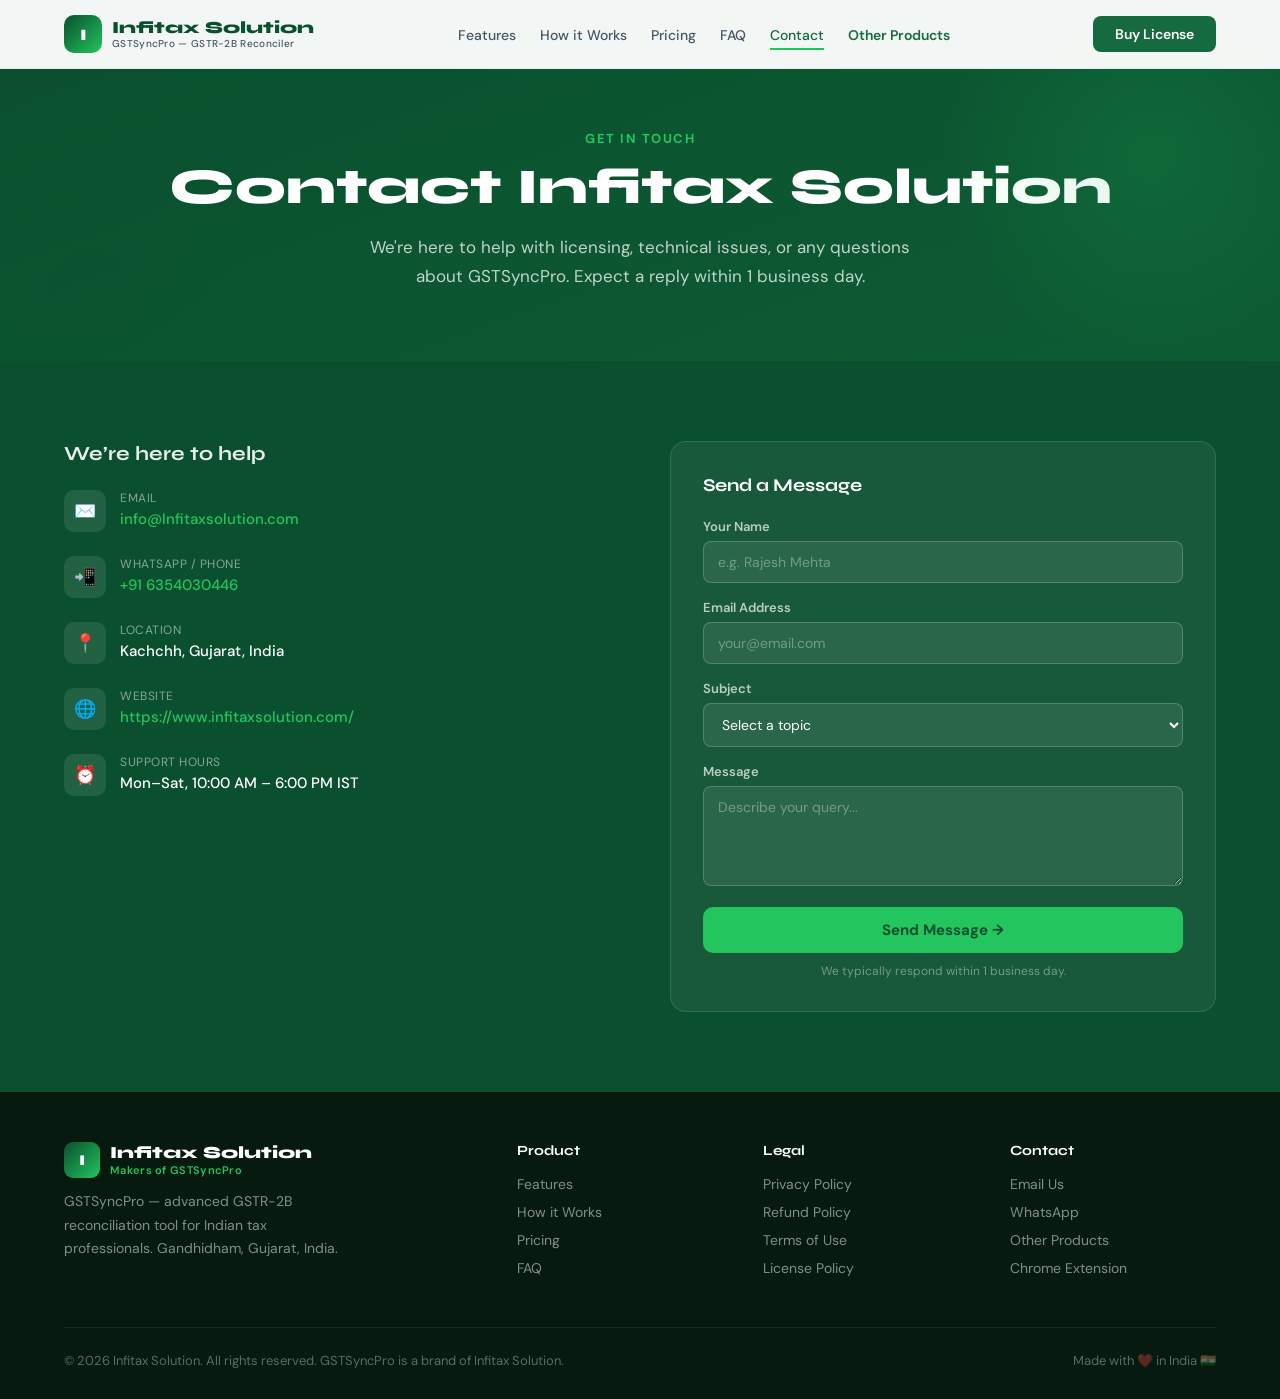
==== contact/index.html @ b8eab587 "Update location from Gandhidham to Kachchh" ====
<!DOCTYPE html>
<html lang="en">
<head>
<meta charset="UTF-8">
<meta name="viewport" content="width=device-width, initial-scale=1.0">
<title>Contact — GSTSyncPro | Infitax Solution</title>
<meta name="description" content="Contact Infitax Solution for GSTSyncPro support, licensing queries, or technical help. Email, WhatsApp, or use our contact form.">
<link rel="preconnect" href="https://fonts.googleapis.com"><link href="https://fonts.googleapis.com/css2?family=Syne:wght@400;600;700;800&family=DM+Sans:wght@300;400;500;600&display=swap" rel="stylesheet">
<link rel="stylesheet" href="../assets/style.css">
</head>
<body>
<nav>
  <div class="nav-inner">
    <a href="../" class="nav-logo">
      <div class="logo-icon">I</div>
      <div class="logo-text">
        <span class="logo-brand">Infitax Solution</span>
        <span class="logo-sub">GSTSyncPro — GSTR-2B Reconciler</span>
      </div>
    </a>
    <ul class="nav-links">
      <li><a href="../features/" data-nav="features">Features</a></li>
      <li><a href="../how-it-works/" data-nav="how-it-works">How it Works</a></li>
      <li><a href="../pricing/" data-nav="pricing">Pricing</a></li>
      <li><a href="../faq/" data-nav="faq">FAQ</a></li>
      <li><a href="../contact/" data-nav="contact">Contact</a></li>
      <li><a href="../products/" data-nav="products" class="nav-products">Other Products</a></li>
      
    </ul>
    <a href="../pricing/" class="nav-cta">Buy License</a>
    <div class="hamburger" onclick="toggleMenu()"><span></span><span></span><span></span></div>
  </div>
</nav>
<div class="mobile-menu" id="mobileMenu">
  <a href="../features/" onclick="toggleMenu()">Features</a>
  <a href="../how-it-works/" onclick="toggleMenu()">How it Works</a>
  <a href="../pricing/" onclick="toggleMenu()">Pricing</a>
  <a href="../faq/" onclick="toggleMenu()">FAQ</a>
  <a href="../contact/" onclick="toggleMenu()">Contact</a>
  <a href="../products/" onclick="toggleMenu()">Other Products</a>
  <a href="../pricing/" onclick="toggleMenu()" style="color:var(--green-mid);font-weight:700;margin-top:8px">&#128273; Buy License</a>
</div>
<div class="page-header">
  <div class="section-inner">
    <div class="section-label">Get in Touch</div>
    <h1>Contact Infitax Solution</h1>
    <p>We're here to help with licensing, technical issues, or any questions about GSTSyncPro. Expect a reply within 1 business day.</p>
  </div>
</div>
<section class="contact-dark">
  <div class="section-inner">
    <div class="contact-grid">
      <div class="contact-info">
        <h3>We&#8217;re here to help</h3>
        <div class="contact-item">
          <div class="c-icon">&#9993;&#65039;</div>
          <div><div class="c-label">Email</div><div class="c-val"><a href="mailto:info@Infitaxsolution.com">info@Infitaxsolution.com</a></div></div>
        </div>
        <div class="contact-item">
          <div class="c-icon">&#128242;</div>
          <div><div class="c-label">WhatsApp / Phone</div><div class="c-val"><a href="https://wa.me/916354030446" target="_blank">+91 6354030446</a></div></div>
        </div>
        <div class="contact-item">
          <div class="c-icon">&#128205;</div>
          <div><div class="c-label">Location</div><div class="c-val">Kachchh, Gujarat, India</div></div>
        </div>
        <div class="contact-item">
          <div class="c-icon">&#127760;</div>
          <div><div class="c-label">Website</div><div class="c-val"><a href="https://www.infitaxsolution.com/" target="_blank">https://www.infitaxsolution.com/</a></div></div>
        </div>
        <div class="contact-item">
          <div class="c-icon">&#9200;</div>
          <div><div class="c-label">Support Hours</div><div class="c-val">Mon&#8211;Sat, 10:00 AM &#8211; 6:00 PM IST</div></div>
        </div>
      </div>
      <div class="contact-form-box">
        <h3>Send a Message</h3>
        <div class="form-group"><label>Your Name</label><input type="text" placeholder="e.g. Rajesh Mehta" id="cf-name"></div>
        <div class="form-group"><label>Email Address</label><input type="email" placeholder="your@email.com" id="cf-email"></div>
        <div class="form-group"><label>Subject</label>
          <select id="cf-subject">
            <option value="">Select a topic</option>
            <option>License Activation Issue</option>
            <option>Purchase / Payment Query</option>
            <option>Refund Request</option>
            <option>Technical Support</option>
            <option>General Inquiry</option>
          </select>
        </div>
        <div class="form-group"><label>Message</label><textarea placeholder="Describe your query..." id="cf-msg"></textarea></div>
        <button class="submit-btn" onclick="submitForm()">Send Message &#8594;</button>
        <p class="form-note">We typically respond within 1 business day.</p>
      </div>
    </div>
  </div>
</section>
<footer>
  <div class="footer-inner">
    <div class="footer-top">
      <div class="footer-brand">
        <div style="display:flex;align-items:center;gap:10px;margin-bottom:4px">
          <div style="width:36px;height:36px;background:linear-gradient(135deg,#0a4f2e,#22c55e);border-radius:9px;display:flex;align-items:center;justify-content:center;color:#fff;font-family:Syne,sans-serif;font-weight:800;font-size:15px">I</div>
          <div>
            <div style="color:#fff;font-family:Syne,sans-serif;font-weight:800;font-size:17px">Infitax Solution</div>
            <div style="color:#22c55e;font-size:11px;font-weight:600;letter-spacing:.3px">Makers of GSTSyncPro</div>
          </div>
        </div>
        <p>GSTSyncPro — advanced GSTR-2B reconciliation tool for Indian tax professionals. Gandhidham, Gujarat, India.</p>
      </div>
      <div class="footer-col">
        <h4>Product</h4>
        <a href="../features/">Features</a>
        <a href="../how-it-works/">How it Works</a>
        <a href="../pricing/">Pricing</a>
        <a href="../faq/">FAQ</a>
      </div>
      <div class="footer-col">
        <h4>Legal</h4>
        <a href="../policies/privacy/">Privacy Policy</a>
        <a href="../policies/refund/">Refund Policy</a>
        <a href="../policies/terms/">Terms of Use</a>
        <a href="../policies/license/">License Policy</a>
      </div>
      <div class="footer-col">
        <h4>Contact</h4>
        <a href="mailto:info@Infitaxsolution.com">Email Us</a>
        <a href="https://wa.me/916354030446" target="_blank">WhatsApp</a>
        <a href="../products/">Other Products</a>
        <a href="https://www.infitaxsolution.com/" target="_blank">Chrome Extension</a>
      </div>
    </div>
    <div class="footer-bottom">
      <p>&#169; 2026 Infitax Solution. All rights reserved. GSTSyncPro is a brand of Infitax Solution.</p>
      <p>Made with &#10084;&#65039; in India &#127470;&#127475;</p>
    </div>
  </div>
</footer>

<div class="toast" id="toast"></div>
<script src="../assets/script.js"></script>
</body>
</html>
---- assets/style.css ----
/* ── ROOT VARIABLES ── */
:root {
  --green-deep: #0a4f2e;
  --green-mid: #166a40;
  --green-bright: #22c55e;
  --green-light: #bbf7d0;
  --green-pale: #f0fdf4;
  --gold: #f59e0b;
  --white: #ffffff;
  --gray-50: #f8fafc;
  --gray-100: #f1f5f9;
  --gray-200: #e2e8f0;
  --gray-600: #475569;
  --gray-700: #374151;
  --gray-800: #1e293b;
  --text: #0f1f12;
  --shadow: 0 4px 32px rgba(22,106,64,0.10);
  --radius: 16px;
}
*,*::before,*::after{box-sizing:border-box;margin:0;padding:0}
html{scroll-behavior:smooth}
body{font-family:'DM Sans',sans-serif;color:var(--text);background:#fff;overflow-x:hidden}
a{text-decoration:none;color:inherit}
img{max-width:100%}

/* ── NAV ── */
nav{position:fixed;top:0;left:0;width:100%;z-index:999;background:rgba(255,255,255,0.95);backdrop-filter:blur(12px);border-bottom:1px solid var(--gray-200);padding:0 5%}
.nav-inner{max-width:1200px;margin:0 auto;display:flex;align-items:center;justify-content:space-between;height:68px}
.nav-logo{display:flex;align-items:center;gap:10px}
.nav-logo .logo-icon{width:38px;height:38px;background:linear-gradient(135deg,var(--green-deep),var(--green-bright));border-radius:10px;display:flex;align-items:center;justify-content:center;color:#fff;font-family:'Syne',sans-serif;font-weight:800;font-size:16px;flex-shrink:0}
.nav-logo .logo-text{display:flex;flex-direction:column;line-height:1.1}
.nav-logo .logo-brand{font-family:'Syne',sans-serif;font-weight:800;font-size:17px;color:var(--green-deep)}
.nav-logo .logo-sub{font-size:10px;font-weight:500;color:var(--gray-600);letter-spacing:.3px}
.nav-links{display:flex;align-items:center;gap:24px;list-style:none}
.nav-links a{font-size:14px;font-weight:500;color:var(--gray-600);transition:.2s;padding:4px 0;border-bottom:2px solid transparent}
.nav-links a:hover,.nav-links a.active{color:var(--green-mid);border-bottom-color:var(--green-bright)}
.nav-links a.nav-products{color:var(--green-mid);font-weight:600}
.nav-cta{background:var(--green-mid);color:#fff !important;padding:9px 22px;border-radius:8px;font-size:14px;font-weight:600;transition:.2s;border-bottom:none !important}
.nav-cta:hover{background:var(--green-deep);color:#fff !important}
.hamburger{display:none;flex-direction:column;gap:5px;cursor:pointer;padding:4px}
.hamburger span{display:block;width:24px;height:2px;background:var(--green-deep);border-radius:2px;transition:.3s}
.mobile-menu{display:none;position:fixed;top:68px;left:0;width:100%;background:#fff;border-bottom:1px solid var(--gray-200);padding:20px 5%;z-index:998}
.mobile-menu.open{display:block}
.mobile-menu a{display:block;padding:12px 0;font-size:15px;font-weight:500;color:var(--gray-600);border-bottom:1px solid var(--gray-100)}

/* ── PAGE HEADER (inner pages) ── */
.page-header{background:linear-gradient(160deg,var(--green-deep) 0%,#0d5c34 100%);padding:130px 5% 70px;text-align:center;position:relative;overflow:hidden}
.page-header::before{content:'';position:absolute;top:-60px;right:-80px;width:420px;height:420px;background:radial-gradient(circle,rgba(34,197,94,0.15) 0%,transparent 70%);border-radius:50%;pointer-events:none}
.page-header::after{content:'';position:absolute;bottom:-80px;left:-60px;width:300px;height:300px;background:radial-gradient(circle,rgba(10,79,46,0.2) 0%,transparent 70%);border-radius:50%;pointer-events:none}
.page-header .section-label{color:var(--green-bright)}
.page-header h1{font-family:'Syne',sans-serif;font-size:clamp(30px,4vw,50px);font-weight:800;color:#fff;margin-bottom:16px;line-height:1.2}
.page-header p{font-size:17px;color:rgba(255,255,255,.75);max-width:560px;margin:0 auto;line-height:1.7}

/* ── HERO ── */
.hero{min-height:100vh;background:linear-gradient(160deg,var(--green-pale) 0%,#e8f5e9 40%,#fff 100%);display:flex;align-items:center;padding:100px 5% 60px;position:relative;overflow:hidden}
.hero::before{content:'';position:absolute;top:-80px;right:-120px;width:600px;height:600px;background:radial-gradient(circle,rgba(34,197,94,0.12) 0%,transparent 70%);border-radius:50%;pointer-events:none}
.hero::after{content:'';position:absolute;bottom:-100px;left:-80px;width:400px;height:400px;background:radial-gradient(circle,rgba(10,79,46,0.07) 0%,transparent 70%);border-radius:50%;pointer-events:none}
.hero-inner{max-width:1200px;margin:0 auto;display:grid;grid-template-columns:1fr 1fr;gap:60px;align-items:center}
.hero-badge{display:inline-flex;align-items:center;gap:8px;background:var(--green-light);color:var(--green-deep);padding:6px 14px;border-radius:50px;font-size:13px;font-weight:600;margin-bottom:20px;border:1px solid rgba(34,197,94,0.3)}
.hero-badge::before{content:'●';color:var(--green-bright);font-size:10px;animation:pulse 2s infinite}
@keyframes pulse{0%,100%{opacity:1}50%{opacity:0.3}}
h1.hero-h1{font-family:'Syne',sans-serif;font-size:clamp(36px,5vw,58px);font-weight:800;line-height:1.1;color:var(--green-deep);margin-bottom:20px}
h1.hero-h1 span{color:var(--green-bright)}
.hero-sub{font-size:18px;color:var(--gray-600);line-height:1.7;margin-bottom:36px;max-width:480px}
.hero-actions{display:flex;gap:14px;flex-wrap:wrap;margin-bottom:40px}
.btn-primary{background:linear-gradient(135deg,var(--green-mid),var(--green-deep));color:#fff;padding:14px 28px;border-radius:10px;font-size:15px;font-weight:600;transition:.25s;box-shadow:0 4px 20px rgba(22,106,64,0.3);display:inline-block}
.btn-primary:hover{transform:translateY(-2px);box-shadow:0 8px 28px rgba(22,106,64,0.4);color:#fff}
.btn-secondary{background:#fff;color:var(--green-mid);padding:14px 28px;border-radius:10px;font-size:15px;font-weight:600;border:2px solid var(--green-mid);transition:.25s;display:inline-block}
.btn-secondary:hover{background:var(--green-pale);transform:translateY(-2px)}
.hero-stats{display:flex;gap:30px;flex-wrap:wrap}
.stat-num{font-family:'Syne',sans-serif;font-size:28px;font-weight:800;color:var(--green-deep)}
.stat-label{font-size:13px;color:var(--gray-600);margin-top:2px}
.hero-visual{position:relative}
.hero-card{background:#fff;border-radius:20px;padding:28px;box-shadow:0 20px 60px rgba(22,106,64,0.15);border:1px solid var(--gray-200);position:relative;overflow:hidden}
.hero-card::before{content:'';position:absolute;top:0;left:0;right:0;height:4px;background:linear-gradient(90deg,var(--green-bright),var(--green-deep))}
.card-header{display:flex;align-items:center;gap:12px;margin-bottom:20px}
.card-dots{display:flex;gap:6px}
.card-dots span{width:10px;height:10px;border-radius:50%;background:var(--gray-200)}
.card-dots span:first-child{background:#ff5f57}
.card-dots span:nth-child(2){background:#ffbd2e}
.card-dots span:last-child{background:#28c840}
.card-title{font-size:13px;color:var(--gray-600);font-weight:500}
.match-row{display:flex;align-items:center;justify-content:space-between;padding:10px 12px;border-radius:8px;margin-bottom:8px;font-size:13px;font-weight:500}
.match-row.matched{background:#f0fdf4;border:1px solid #bbf7d0;color:var(--green-mid)}
.match-row.pending{background:#fffbeb;border:1px solid #fde68a;color:#92400e}
.match-row.mismatch{background:#fef2f2;border:1px solid #fecaca;color:#991b1b}
.match-badge{font-size:11px;padding:3px 10px;border-radius:50px;font-weight:600}
.match-badge.m{background:#dcfce7;color:#166534}
.match-badge.p{background:#fef9c3;color:#713f12}
.match-badge.x{background:#fee2e2;color:#7f1d1d}
.itc-box{margin-top:16px;background:var(--green-deep);border-radius:10px;padding:14px 16px;color:#fff}
.itc-label{font-size:11px;opacity:.7;text-transform:uppercase;letter-spacing:.5px}
.itc-amount{font-family:'Syne',sans-serif;font-size:22px;font-weight:800;margin-top:2px}
.floating-tag{position:absolute;background:#fff;border-radius:10px;padding:10px 14px;box-shadow:0 8px 24px rgba(0,0,0,.12);font-size:12px;font-weight:600;display:flex;align-items:center;gap:7px;white-space:nowrap}
.floating-tag.t1{top:-16px;right:20px;color:var(--green-mid);animation:float1 3s ease-in-out infinite}
.floating-tag.t2{bottom:-16px;left:10px;color:#f59e0b;animation:float2 3s ease-in-out infinite 1.5s}
@keyframes float1{0%,100%{transform:translateY(0)}50%{transform:translateY(-8px)}}
@keyframes float2{0%,100%{transform:translateY(0)}50%{transform:translateY(8px)}}

/* ── SECTION BASE ── */
section{padding:80px 5%}
.section-inner{max-width:1200px;margin:0 auto}
.section-label{font-size:13px;font-weight:700;color:var(--green-bright);text-transform:uppercase;letter-spacing:1.5px;margin-bottom:10px}
.section-title{font-family:'Syne',sans-serif;font-size:clamp(28px,4vw,42px);font-weight:800;color:var(--green-deep);margin-bottom:16px;line-height:1.2}
.section-sub{font-size:17px;color:var(--gray-600);max-width:560px;line-height:1.7}
.page-inner{max-width:1200px;margin:0 auto;padding:70px 5%}

/* ── HOW IT WORKS ── */
.how-bg{background:var(--gray-50)}
.steps{display:grid;grid-template-columns:repeat(auto-fit,minmax(220px,1fr));gap:28px;margin-top:50px}
.step-card{background:#fff;border-radius:16px;padding:28px;border:1px solid var(--gray-200);position:relative;transition:.3s}
.step-card:hover{transform:translateY(-4px);box-shadow:var(--shadow)}
.step-num{width:44px;height:44px;background:linear-gradient(135deg,var(--green-mid),var(--green-bright));border-radius:12px;display:flex;align-items:center;justify-content:center;color:#fff;font-family:'Syne',sans-serif;font-weight:800;font-size:18px;margin-bottom:18px}
.step-card h3{font-family:'Syne',sans-serif;font-size:16px;font-weight:700;color:var(--green-deep);margin-bottom:10px}
.step-card p{font-size:14px;color:var(--gray-600);line-height:1.6}

/* ── FEATURES ── */
.features-grid{display:grid;grid-template-columns:repeat(auto-fit,minmax(280px,1fr));gap:24px;margin-top:50px}
.feat{background:#fff;border:1px solid var(--gray-200);border-radius:16px;padding:26px;transition:.3s;position:relative;overflow:hidden}
.feat::before{content:'';position:absolute;top:0;left:0;width:3px;height:100%;background:linear-gradient(180deg,var(--green-bright),var(--green-deep));opacity:0;transition:.3s}
.feat:hover::before{opacity:1}
.feat:hover{transform:translateY(-3px);box-shadow:var(--shadow)}
.feat-icon{font-size:28px;margin-bottom:14px}
.feat h3{font-family:'Syne',sans-serif;font-size:15px;font-weight:700;color:var(--green-deep);margin-bottom:8px}
.feat p{font-size:14px;color:var(--gray-600);line-height:1.6}

/* ── PRICING ── */
.pricing-bg{background:linear-gradient(160deg,var(--green-deep) 0%,#0d5c34 100%);color:#fff}
.pricing-bg .section-title{color:#fff}
.pricing-bg .section-sub{color:rgba(255,255,255,.7)}
.pricing-bg .section-label{color:var(--green-bright)}
.discount-banner{background:rgba(255,255,255,.1);border:1px solid rgba(255,255,255,.2);border-radius:12px;padding:12px 20px;display:inline-flex;align-items:center;gap:10px;margin-top:20px;margin-bottom:50px;font-size:14px;font-weight:500;color:rgba(255,255,255,.9)}
.discount-banner strong{color:var(--green-bright)}
.plans{display:grid;grid-template-columns:repeat(auto-fit,minmax(280px,1fr));gap:24px}
.plan{background:rgba(255,255,255,.07);border:1px solid rgba(255,255,255,.15);border-radius:20px;padding:32px;position:relative;transition:.3s;backdrop-filter:blur(10px)}
.plan:hover{transform:translateY(-4px);background:rgba(255,255,255,.12)}
.plan.popular{border-color:var(--green-bright);background:rgba(34,197,94,.1)}
.popular-badge{position:absolute;top:-14px;left:50%;transform:translateX(-50%);background:var(--green-bright);color:var(--green-deep);font-size:12px;font-weight:700;padding:5px 18px;border-radius:50px;white-space:nowrap}
.plan-icon{font-size:36px;margin-bottom:16px}
.plan-name{font-family:'Syne',sans-serif;font-size:22px;font-weight:800;margin-bottom:6px}
.plan-desc{font-size:14px;color:rgba(255,255,255,.65);margin-bottom:20px}
.price-original{font-size:15px;color:rgba(255,255,255,.4);text-decoration:line-through;display:block}
.price-current{font-family:'Syne',sans-serif;font-size:40px;font-weight:800;color:var(--green-bright)}
.price-current span{font-size:16px;font-weight:500;color:rgba(255,255,255,.6)}
.price-note{font-size:12px;color:rgba(255,255,255,.5);margin-bottom:24px}
.plan-features{list-style:none;margin-bottom:28px}
.plan-features li{font-size:14px;color:rgba(255,255,255,.8);padding:7px 0;border-bottom:1px solid rgba(255,255,255,.08);display:flex;align-items:center;gap:8px}
.plan-features li::before{content:'✓';color:var(--green-bright);font-weight:700;flex-shrink:0}
.plan-btn{display:block;text-align:center;background:var(--green-bright);color:var(--green-deep);padding:13px;border-radius:10px;font-weight:700;font-size:15px;transition:.25s;cursor:pointer;border:none;width:100%;font-family:'DM Sans',sans-serif}
.plan-btn:hover{background:#16a34a;color:#fff;transform:translateY(-1px)}
.plan.popular .plan-btn{background:#fff;color:var(--green-deep)}
.plan.popular .plan-btn:hover{background:var(--green-bright)}
.upi-note{margin-top:40px;text-align:center;font-size:13px;color:rgba(255,255,255,.55);background:rgba(255,255,255,.05);border-radius:10px;padding:14px;border:1px solid rgba(255,255,255,.1)}
.trial-box{background:var(--green-pale);border:2px dashed var(--green-light);border-radius:20px;padding:36px;text-align:center;margin-top:50px}
.trial-box h3{font-family:'Syne',sans-serif;font-size:22px;font-weight:800;color:var(--green-deep);margin-bottom:10px}
.trial-box p{color:var(--gray-600);font-size:15px;margin-bottom:20px}

/* ── FAQ ── */
.faq-list{margin-top:50px;display:grid;gap:14px}
.faq-item{background:#fff;border:1px solid var(--gray-200);border-radius:14px;overflow:hidden}
.faq-q{padding:18px 22px;cursor:pointer;display:flex;justify-content:space-between;align-items:center;font-weight:600;font-size:15px;color:var(--green-deep);transition:.2s;user-select:none}
.faq-q:hover{background:var(--green-pale)}
.faq-arrow{font-size:18px;transition:.3s;color:var(--green-bright)}
.faq-item.open .faq-arrow{transform:rotate(180deg)}
.faq-a{padding:0 22px;max-height:0;overflow:hidden;transition:.35s ease;font-size:14px;color:var(--gray-600);line-height:1.7}
.faq-item.open .faq-a{padding:0 22px 18px;max-height:400px}

/* ── POLICY PAGES ── */
.policy-layout{display:grid;grid-template-columns:220px 1fr;gap:44px;align-items:start}
.policy-sidebar{position:sticky;top:88px;background:#fff;border:1px solid var(--gray-200);border-radius:14px;padding:16px;overflow:hidden}
.policy-sidebar h4{font-family:'Syne',sans-serif;font-size:13px;font-weight:700;color:var(--gray-600);text-transform:uppercase;letter-spacing:1px;padding:8px 12px 14px;border-bottom:1px solid var(--gray-200);margin-bottom:8px}
.policy-nav-link{display:block;padding:10px 12px;border-radius:8px;font-size:14px;font-weight:500;color:var(--gray-600);transition:.2s;margin-bottom:2px}
.policy-nav-link:hover{background:var(--green-pale);color:var(--green-mid)}
.policy-nav-link.active{background:var(--green-pale);color:var(--green-mid);font-weight:700;border-left:3px solid var(--green-bright)}
.policy-content-box{background:#fff;border:1px solid var(--gray-200);border-radius:16px;padding:36px;line-height:1.8}
.policy-content-box h2{font-family:'Syne',sans-serif;font-size:24px;font-weight:800;color:var(--green-deep);margin-bottom:6px}
.policy-content-box .eff-date{font-size:13px;color:var(--gray-600);margin-bottom:28px;padding-bottom:20px;border-bottom:1px solid var(--gray-200)}
.policy-content-box h3{font-size:15px;font-weight:700;color:var(--green-deep);margin:26px 0 10px}
.policy-content-box p,.policy-content-box li{font-size:14px;color:#374151;line-height:1.85;margin-bottom:8px}
.policy-content-box ul{padding-left:20px;margin-bottom:8px}
.policy-content-box ul li{list-style:disc}
.policy-content-box a{color:var(--green-mid);text-decoration:underline}

/* ── CONTACT ── */
.contact-dark{background:var(--green-deep);color:#fff}
.contact-dark .section-title{color:#fff}
.contact-grid{display:grid;grid-template-columns:1fr 1fr;gap:60px;align-items:start}
.contact-info h3{font-family:'Syne',sans-serif;font-size:20px;font-weight:700;margin-bottom:24px;color:rgba(255,255,255,.9)}
.contact-item{display:flex;align-items:flex-start;gap:14px;margin-bottom:24px}
.c-icon{width:42px;height:42px;background:rgba(255,255,255,.1);border-radius:10px;display:flex;align-items:center;justify-content:center;font-size:18px;flex-shrink:0}
.c-label{font-size:12px;color:rgba(255,255,255,.5);text-transform:uppercase;letter-spacing:.5px}
.c-val{font-size:15px;color:#fff;margin-top:3px;font-weight:500}
.c-val a{color:var(--green-bright)}
.contact-form-box{background:rgba(255,255,255,.06);border:1px solid rgba(255,255,255,.12);border-radius:16px;padding:32px}
.contact-form-box h3{font-family:'Syne',sans-serif;font-size:18px;font-weight:700;margin-bottom:22px;color:#fff}
.form-group{margin-bottom:16px}
.form-group label{display:block;font-size:13px;font-weight:600;color:rgba(255,255,255,.7);margin-bottom:6px}
.form-group input,.form-group textarea,.form-group select{width:100%;background:rgba(255,255,255,.08);border:1px solid rgba(255,255,255,.2);border-radius:8px;padding:11px 14px;color:#fff;font-size:14px;font-family:'DM Sans',sans-serif;outline:none;transition:.2s}
.form-group input::placeholder,.form-group textarea::placeholder{color:rgba(255,255,255,.35)}
.form-group input:focus,.form-group textarea:focus,.form-group select:focus{border-color:var(--green-bright)}
.form-group select option{background:var(--green-deep);color:#fff}
.form-group textarea{resize:vertical;min-height:100px}
.submit-btn{background:var(--green-bright);color:var(--green-deep);border:none;padding:13px 28px;border-radius:10px;font-size:15px;font-weight:700;cursor:pointer;width:100%;transition:.25s;font-family:'DM Sans',sans-serif}
.submit-btn:hover{background:#16a34a;color:#fff}
.form-note{font-size:12px;color:rgba(255,255,255,.4);margin-top:10px;text-align:center}

/* ── PRODUCTS PAGE ── */
.products-grid{display:grid;grid-template-columns:repeat(auto-fit,minmax(300px,1fr));gap:28px;margin-top:50px}
.product-card{background:#fff;border-radius:20px;border:1px solid var(--gray-200);overflow:hidden;transition:.3s;position:relative}
.product-card:hover{transform:translateY(-4px);box-shadow:var(--shadow)}
.product-card-head{padding:28px 28px 20px;background:linear-gradient(135deg,var(--green-pale),#fff);border-bottom:1px solid var(--gray-200)}
.product-card-body{padding:22px 28px 28px}
.product-badge{display:inline-block;font-size:11px;font-weight:700;padding:4px 12px;border-radius:50px;margin-bottom:14px;text-transform:uppercase;letter-spacing:.8px}
.product-badge.active-badge{background:#dcfce7;color:#166534}
.product-badge.soon-badge{background:var(--gray-100);color:var(--gray-600)}
.product-badge.beta-badge{background:#fef9c3;color:#713f12}
.product-icon{font-size:40px;margin-bottom:10px}
.product-name{font-family:'Syne',sans-serif;font-size:20px;font-weight:800;color:var(--green-deep);margin-bottom:6px}
.product-tagline{font-size:13px;color:var(--gray-600);font-weight:500}
.product-desc{font-size:14px;color:var(--gray-600);line-height:1.65;margin-bottom:20px}
.product-tags{display:flex;gap:8px;flex-wrap:wrap;margin-bottom:20px}
.product-tag{background:var(--gray-100);color:var(--gray-600);font-size:12px;font-weight:500;padding:4px 12px;border-radius:50px}
.product-link{display:inline-flex;align-items:center;gap:6px;background:var(--green-mid);color:#fff;padding:10px 20px;border-radius:8px;font-size:14px;font-weight:600;transition:.2s}
.product-link:hover{background:var(--green-deep);color:#fff}
.product-link.disabled{background:var(--gray-200);color:var(--gray-600);cursor:default;pointer-events:none}
.product-card.coming-soon-card{opacity:.85}
.notify-form{display:flex;gap:10px;margin-top:16px}
.notify-form input{flex:1;padding:10px 14px;border:1px solid var(--gray-200);border-radius:8px;font-size:14px;font-family:'DM Sans',sans-serif;outline:none}
.notify-form input:focus{border-color:var(--green-bright)}
.notify-form button{background:var(--green-mid);color:#fff;border:none;padding:10px 18px;border-radius:8px;font-size:14px;font-weight:600;cursor:pointer;font-family:'DM Sans',sans-serif;transition:.2s;white-space:nowrap}
.notify-form button:hover{background:var(--green-deep)}

/* ── HOME CTA BAND ── */
.cta-band{background:linear-gradient(135deg,var(--green-deep),#0d5c34);padding:70px 5%;text-align:center;color:#fff}
.cta-band h2{font-family:'Syne',sans-serif;font-size:clamp(26px,4vw,40px);font-weight:800;margin-bottom:14px}
.cta-band p{font-size:17px;color:rgba(255,255,255,.75);margin-bottom:32px;max-width:520px;margin-left:auto;margin-right:auto;line-height:1.7}
.cta-band .btn-white{background:#fff;color:var(--green-deep);padding:14px 30px;border-radius:10px;font-weight:700;font-size:15px;transition:.25s;display:inline-block}
.cta-band .btn-white:hover{background:var(--green-light);transform:translateY(-2px)}

/* ── FOOTER ── */
footer{background:#071a0f;color:rgba(255,255,255,.6);padding:50px 5% 30px}
.footer-inner{max-width:1200px;margin:0 auto}
.footer-top{display:grid;grid-template-columns:2fr 1fr 1fr 1fr;gap:40px;margin-bottom:40px}
.footer-brand p{font-size:14px;line-height:1.7;color:rgba(255,255,255,.5);margin-top:12px;max-width:280px}
.footer-col h4{font-family:'Syne',sans-serif;font-size:14px;font-weight:700;color:#fff;margin-bottom:16px}
.footer-col a{display:block;font-size:14px;color:rgba(255,255,255,.5);margin-bottom:10px;transition:.2s}
.footer-col a:hover{color:var(--green-bright)}
.footer-bottom{border-top:1px solid rgba(255,255,255,.08);padding-top:24px;display:flex;justify-content:space-between;align-items:center;flex-wrap:wrap;gap:10px}
.footer-bottom p{font-size:13px;color:rgba(255,255,255,.35)}

/* ── MODAL ── */
.modal-overlay{display:none;position:fixed;inset:0;background:rgba(0,0,0,.6);z-index:9999;align-items:center;justify-content:center;backdrop-filter:blur(4px)}
.modal-overlay.open{display:flex}
.modal{background:#fff;border-radius:20px;padding:36px;max-width:440px;width:90%;position:relative;animation:modalIn .3s ease}
@keyframes modalIn{from{opacity:0;transform:scale(.94)}to{opacity:1;transform:scale(1)}}
.modal-close{position:absolute;top:16px;right:18px;background:none;border:none;font-size:22px;cursor:pointer;color:var(--gray-600);line-height:1}
.modal-close:hover{color:var(--green-deep)}
.modal h3{font-family:'Syne',sans-serif;font-size:22px;font-weight:800;color:var(--green-deep);margin-bottom:6px}
.modal .plan-tag{display:inline-block;background:var(--green-pale);color:var(--green-mid);border:1px solid var(--green-light);border-radius:6px;padding:4px 12px;font-size:12px;font-weight:700;margin-bottom:18px}
.modal-price-row{display:flex;align-items:center;gap:14px;margin-bottom:22px;background:var(--green-pale);border-radius:12px;padding:14px 18px}
.modal-price-row .orig{font-size:15px;text-decoration:line-through;color:var(--gray-600)}
.modal-price-row .curr{font-family:'Syne',sans-serif;font-size:28px;font-weight:800;color:var(--green-deep)}
.modal-price-row .badge{background:var(--green-bright);color:#fff;font-size:12px;font-weight:700;padding:4px 10px;border-radius:50px}
.pay-btn{display:block;width:100%;padding:14px;text-align:center;background:linear-gradient(135deg,var(--green-mid),var(--green-deep));color:#fff;border-radius:10px;font-weight:700;font-size:16px;margin-bottom:12px;border:none;cursor:pointer;font-family:'DM Sans',sans-serif;transition:.2s}
.pay-btn:hover{opacity:.92;transform:translateY(-1px)}
.modal-note{font-size:12px;color:var(--gray-600);text-align:center;line-height:1.6}
.modal-upi-note{background:#fffbeb;border:1px solid #fde68a;border-radius:8px;padding:10px 14px;font-size:12px;color:#92400e;margin-top:14px;text-align:center}
.modal-features{list-style:none;margin-bottom:20px}
.modal-features li{font-size:13px;color:var(--gray-600);padding:5px 0;display:flex;align-items:center;gap:8px;border-bottom:1px solid var(--gray-100)}
.modal-features li::before{content:'✓';color:var(--green-bright);font-weight:700}

/* ── TOAST ── */
.toast{position:fixed;bottom:30px;right:30px;background:var(--green-deep);color:#fff;padding:14px 22px;border-radius:10px;font-size:14px;font-weight:600;z-index:99999;transform:translateY(80px);opacity:0;transition:.4s;box-shadow:0 8px 24px rgba(0,0,0,.2)}
.toast.show{transform:translateY(0);opacity:1}

/* ── RESPONSIVE ── */
@media(max-width:1050px){
  .policy-layout{grid-template-columns:1fr}
  .policy-sidebar{position:static}
}
@media(max-width:900px){
  .hero-inner{grid-template-columns:1fr}
  .hero-visual{display:none}
  .contact-grid{grid-template-columns:1fr}
  .footer-top{grid-template-columns:1fr 1fr}
  .nav-links,.nav-cta{display:none}
  .hamburger{display:flex}
}
@media(max-width:600px){
  .footer-top{grid-template-columns:1fr}
  .hero-stats{gap:20px}
  section{padding:60px 5%}
  .page-inner{padding:50px 5%}
  .notify-form{flex-direction:column}
}
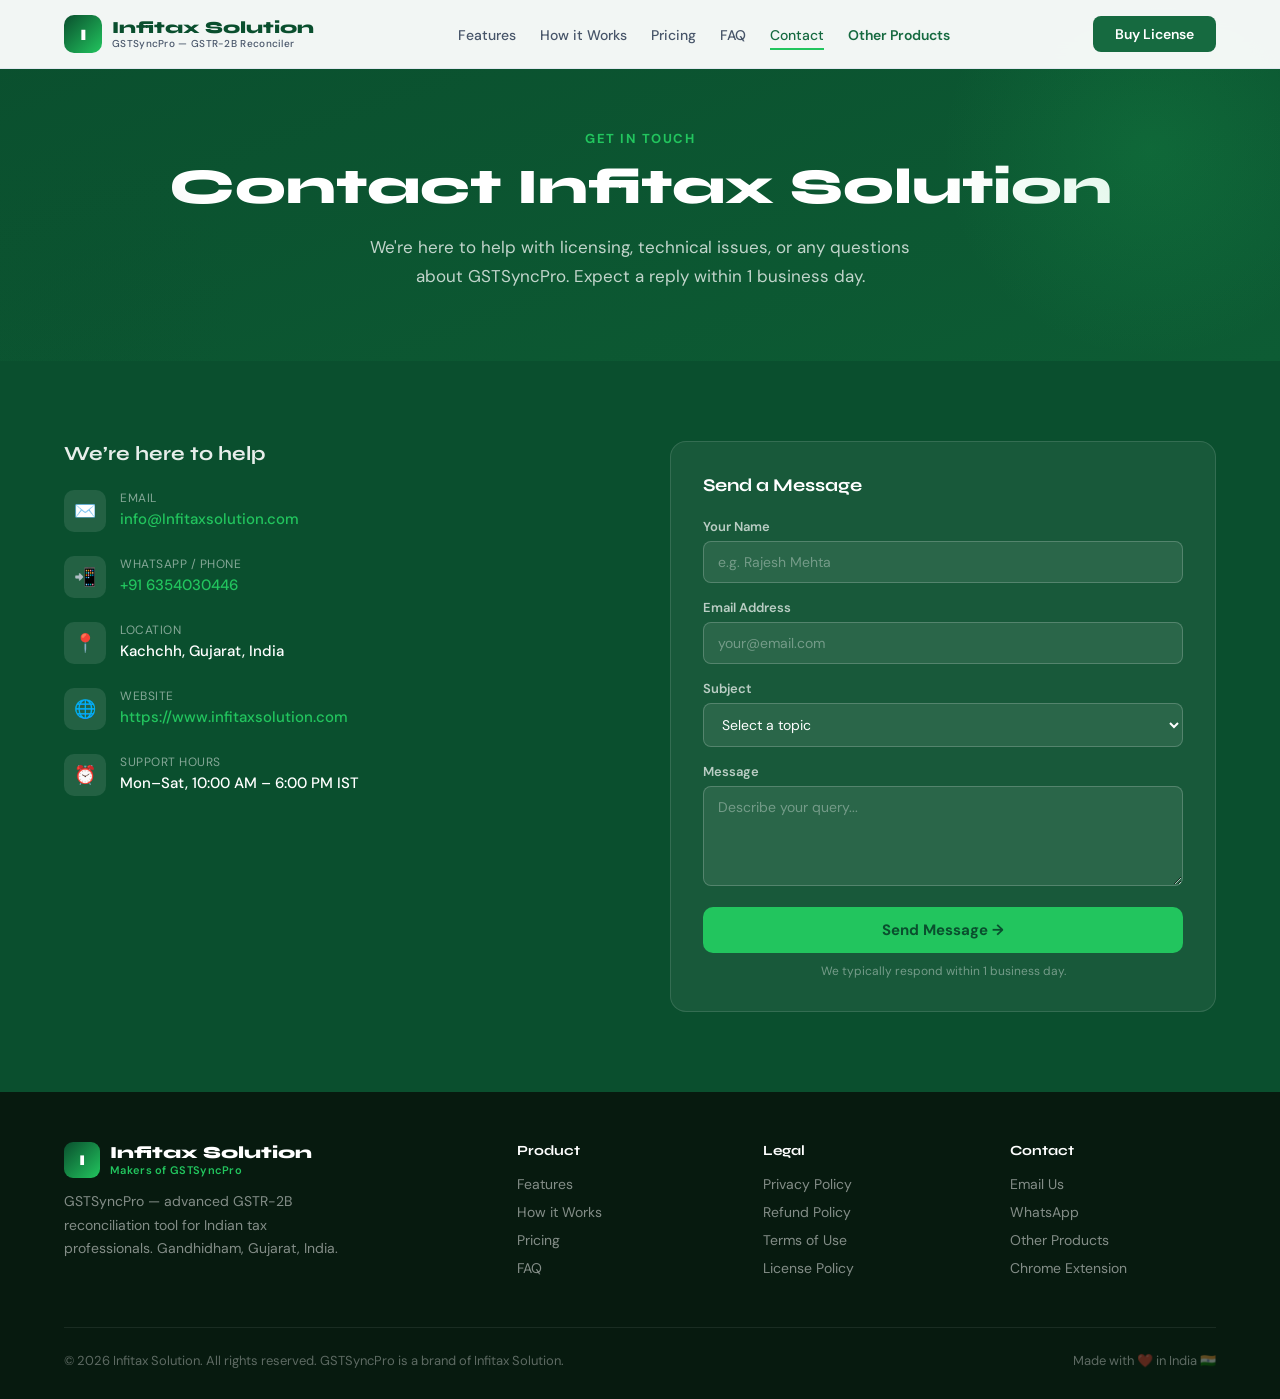
==== commit 53c7d745: "Fix website link formatting in contact page" ====
--- a/contact/index.html
+++ b/contact/index.html
@@ -66,7 +66,7 @@
         </div>
         <div class="contact-item">
           <div class="c-icon">&#127760;</div>
-          <div><div class="c-label">Website</div><div class="c-val"><a href="https://www.infitaxsolution.com/" target="_blank">https://www.infitaxsolution.com/</a></div></div>
+          <div><div class="c-label">Website</div><div class="c-val"><a href="https://www.infitaxsolution.com/" target="_blank">https://www.infitaxsolution.com</a></div></div>
         </div>
         <div class="contact-item">
           <div class="c-icon">&#9200;</div>
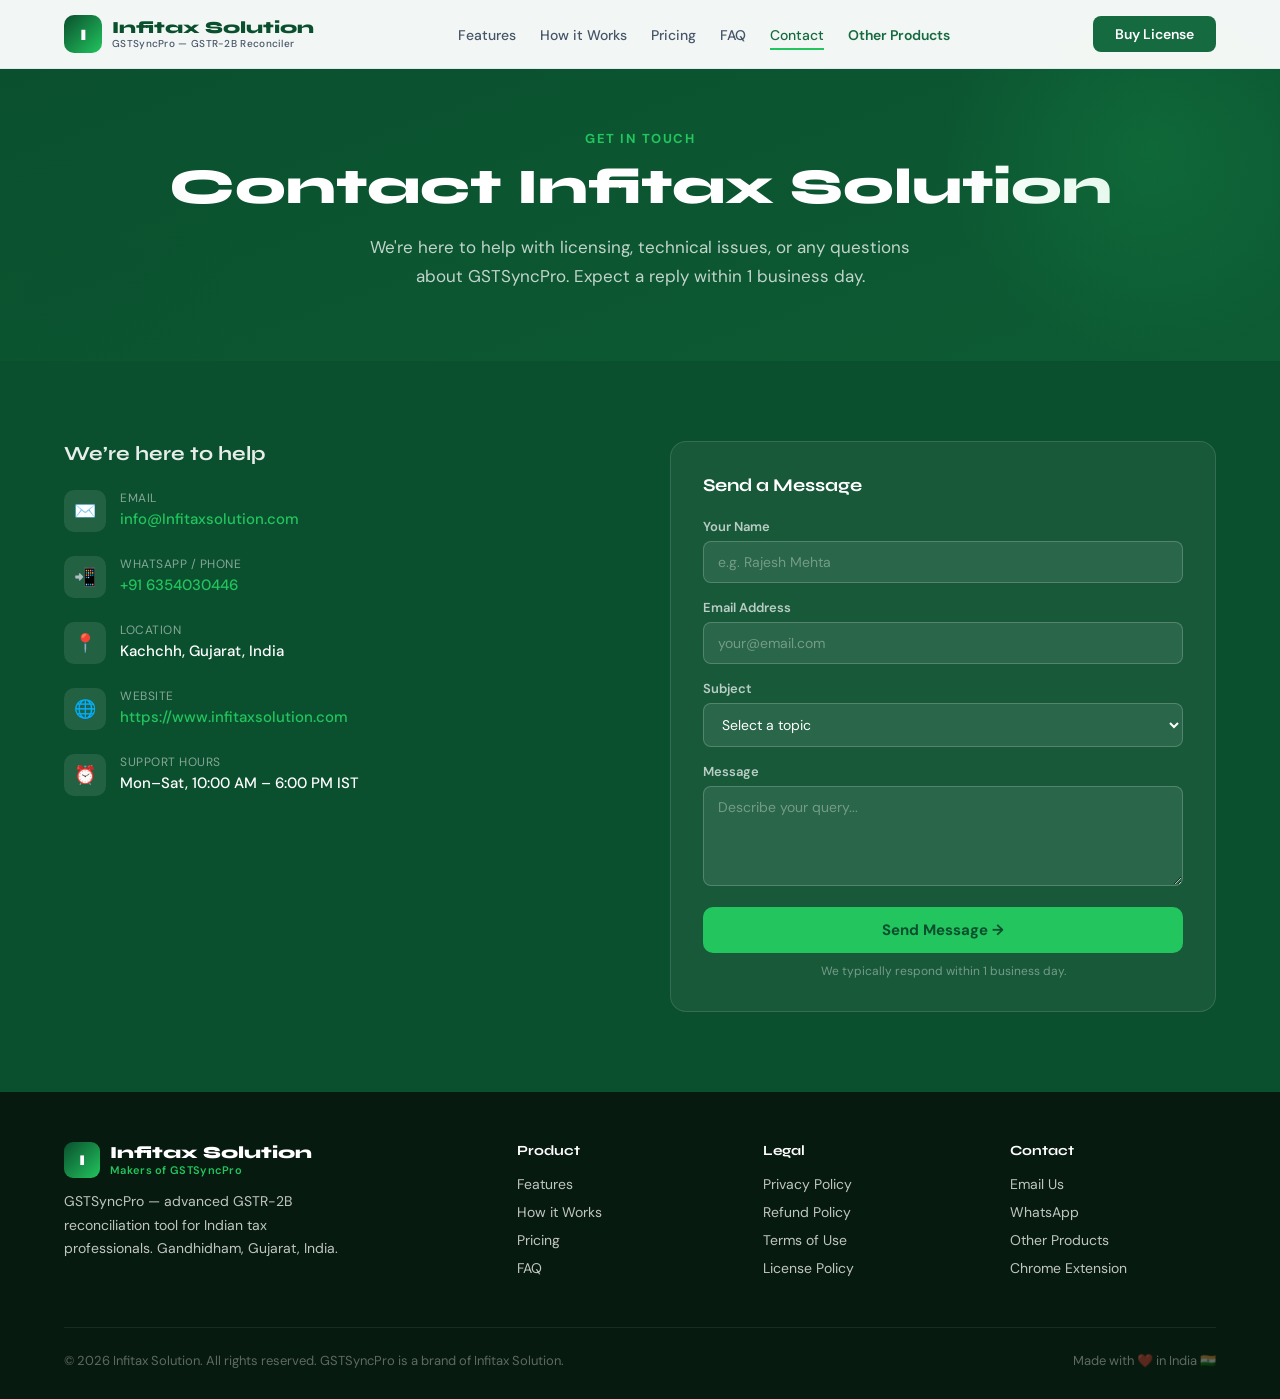
==== commit 2d82e9d0: "Update Chrome Extension link in contact page" ====
--- a/contact/index.html
+++ b/contact/index.html
@@ -66,7 +66,7 @@
         </div>
         <div class="contact-item">
           <div class="c-icon">&#127760;</div>
-          <div><div class="c-label">Website</div><div class="c-val"><a href="https://www.infitaxsolution.com/" target="_blank">https://www.infitaxsolution.com</a></div></div>
+          <div><div class="c-label">Website</div><div class="c-val"><a href="https://www.infitaxsolution.com" target="_blank">https://www.infitaxsolution.com</a></div></div>
         </div>
         <div class="contact-item">
           <div class="c-icon">&#9200;</div>
@@ -126,7 +126,7 @@
         <a href="mailto:info@Infitaxsolution.com">Email Us</a>
         <a href="https://wa.me/916354030446" target="_blank">WhatsApp</a>
         <a href="../products/">Other Products</a>
-        <a href="https://www.infitaxsolution.com/" target="_blank">Chrome Extension</a>
+        <a href="https://chromewebstore.google.com/detail/gstsync-pro/aaclnkpbjahikebmjbdmiamlgdohfobl?hl=en-US&utm_source=ext_sidebar&pli=1" target="_blank">Chrome Extension</a>
       </div>
     </div>
     <div class="footer-bottom">
--- a/assets/style.css
+++ b/assets/style.css
@@ -60,7 +60,7 @@
 .hero-badge::before{content:'●';color:var(--green-bright);font-size:10px;animation:pulse 2s infinite}
 @keyframes pulse{0%,100%{opacity:1}50%{opacity:0.3}}
 h1.hero-h1{font-family:'Syne',sans-serif;font-size:clamp(36px,5vw,58px);font-weight:800;line-height:1.1;color:var(--green-deep);margin-bottom:20px}
-h1.hero-h1 span{color:var(--green-bright)}
+h1.hero-h1 span{color:var(--green-mid)}
 .hero-sub{font-size:18px;color:var(--gray-600);line-height:1.7;margin-bottom:36px;max-width:480px}
 .hero-actions{display:flex;gap:14px;flex-wrap:wrap;margin-bottom:40px}
 .btn-primary{background:linear-gradient(135deg,var(--green-mid),var(--green-deep));color:#fff;padding:14px 28px;border-radius:10px;font-size:15px;font-weight:600;transition:.25s;box-shadow:0 4px 20px rgba(22,106,64,0.3);display:inline-block}
@@ -100,7 +100,7 @@
 /* ── SECTION BASE ── */
 section{padding:80px 5%}
 .section-inner{max-width:1200px;margin:0 auto}
-.section-label{font-size:13px;font-weight:700;color:var(--green-bright);text-transform:uppercase;letter-spacing:1.5px;margin-bottom:10px}
+.section-label{font-size:13px;font-weight:700;color:var(--green-mid);text-transform:uppercase;letter-spacing:1.5px;margin-bottom:10px}
 .section-title{font-family:'Syne',sans-serif;font-size:clamp(28px,4vw,42px);font-weight:800;color:var(--green-deep);margin-bottom:16px;line-height:1.2}
 .section-sub{font-size:17px;color:var(--gray-600);max-width:560px;line-height:1.7}
 .page-inner{max-width:1200px;margin:0 auto;padding:70px 5%}
@@ -110,7 +110,7 @@
 .steps{display:grid;grid-template-columns:repeat(auto-fit,minmax(220px,1fr));gap:28px;margin-top:50px}
 .step-card{background:#fff;border-radius:16px;padding:28px;border:1px solid var(--gray-200);position:relative;transition:.3s}
 .step-card:hover{transform:translateY(-4px);box-shadow:var(--shadow)}
-.step-num{width:44px;height:44px;background:linear-gradient(135deg,var(--green-mid),var(--green-bright));border-radius:12px;display:flex;align-items:center;justify-content:center;color:#fff;font-family:'Syne',sans-serif;font-weight:800;font-size:18px;margin-bottom:18px}
+.step-num{width:44px;height:44px;background:linear-gradient(135deg,var(--green-deep),var(--green-mid));border-radius:12px;display:flex;align-items:center;justify-content:center;color:#fff;font-family:'Syne',sans-serif;font-weight:800;font-size:18px;margin-bottom:18px}
 .step-card h3{font-family:'Syne',sans-serif;font-size:16px;font-weight:700;color:var(--green-deep);margin-bottom:10px}
 .step-card p{font-size:14px;color:var(--gray-600);line-height:1.6}
 
@@ -127,10 +127,10 @@
 /* ── PRICING ── */
 .pricing-bg{background:linear-gradient(160deg,var(--green-deep) 0%,#0d5c34 100%);color:#fff}
 .pricing-bg .section-title{color:#fff}
-.pricing-bg .section-sub{color:rgba(255,255,255,.7)}
-.pricing-bg .section-label{color:var(--green-bright)}
-.discount-banner{background:rgba(255,255,255,.1);border:1px solid rgba(255,255,255,.2);border-radius:12px;padding:12px 20px;display:inline-flex;align-items:center;gap:10px;margin-top:20px;margin-bottom:50px;font-size:14px;font-weight:500;color:rgba(255,255,255,.9)}
-.discount-banner strong{color:var(--green-bright)}
+.pricing-bg .section-sub{color:rgba(255,255,255,.9)}
+.pricing-bg .section-label{color:var(--green-light)}
+.discount-banner{background:rgba(255,255,255,.1);border:1px solid rgba(255,255,255,.2);border-radius:12px;padding:12px 20px;display:inline-flex;align-items:center;gap:10px;margin-top:20px;margin-bottom:50px;font-size:14px;font-weight:500;color:rgba(255,255,255,1)}
+.discount-banner strong{color:var(--green-light)}
 .plans{display:grid;grid-template-columns:repeat(auto-fit,minmax(280px,1fr));gap:24px}
 .plan{background:rgba(255,255,255,.07);border:1px solid rgba(255,255,255,.15);border-radius:20px;padding:32px;position:relative;transition:.3s;backdrop-filter:blur(10px)}
 .plan:hover{transform:translateY(-4px);background:rgba(255,255,255,.12)}
@@ -138,11 +138,11 @@
 .popular-badge{position:absolute;top:-14px;left:50%;transform:translateX(-50%);background:var(--green-bright);color:var(--green-deep);font-size:12px;font-weight:700;padding:5px 18px;border-radius:50px;white-space:nowrap}
 .plan-icon{font-size:36px;margin-bottom:16px}
 .plan-name{font-family:'Syne',sans-serif;font-size:22px;font-weight:800;margin-bottom:6px}
-.plan-desc{font-size:14px;color:rgba(255,255,255,.65);margin-bottom:20px}
-.price-original{font-size:15px;color:rgba(255,255,255,.4);text-decoration:line-through;display:block}
-.price-current{font-family:'Syne',sans-serif;font-size:40px;font-weight:800;color:var(--green-bright)}
-.price-current span{font-size:16px;font-weight:500;color:rgba(255,255,255,.6)}
-.price-note{font-size:12px;color:rgba(255,255,255,.5);margin-bottom:24px}
+.plan-desc{font-size:14px;color:rgba(255,255,255,.9);margin-bottom:20px}
+.price-original{font-size:15px;color:rgba(255,255,255,.6);text-decoration:line-through;display:block}
+.price-current{font-family:'Syne',sans-serif;font-size:40px;font-weight:800;color:var(--green-light)}
+.price-current span{font-size:16px;font-weight:500;color:rgba(255,255,255,.8)}
+.price-note{font-size:12px;color:rgba(255,255,255,.75);margin-bottom:24px}
 .plan-features{list-style:none;margin-bottom:28px}
 .plan-features li{font-size:14px;color:rgba(255,255,255,.8);padding:7px 0;border-bottom:1px solid rgba(255,255,255,.08);display:flex;align-items:center;gap:8px}
 .plan-features li::before{content:'✓';color:var(--green-bright);font-weight:700;flex-shrink:0}
@@ -233,17 +233,17 @@
 /* ── HOME CTA BAND ── */
 .cta-band{background:linear-gradient(135deg,var(--green-deep),#0d5c34);padding:70px 5%;text-align:center;color:#fff}
 .cta-band h2{font-family:'Syne',sans-serif;font-size:clamp(26px,4vw,40px);font-weight:800;margin-bottom:14px}
-.cta-band p{font-size:17px;color:rgba(255,255,255,.75);margin-bottom:32px;max-width:520px;margin-left:auto;margin-right:auto;line-height:1.7}
+.cta-band p{font-size:17px;color:rgba(255,255,255,.9);margin-bottom:32px;max-width:520px;margin-left:auto;margin-right:auto;line-height:1.7}
 .cta-band .btn-white{background:#fff;color:var(--green-deep);padding:14px 30px;border-radius:10px;font-weight:700;font-size:15px;transition:.25s;display:inline-block}
 .cta-band .btn-white:hover{background:var(--green-light);transform:translateY(-2px)}
 
 /* ── FOOTER ── */
-footer{background:#071a0f;color:rgba(255,255,255,.6);padding:50px 5% 30px}
+footer{background:#071a0f;color:rgba(255,255,255,.8);padding:50px 5% 30px}
 .footer-inner{max-width:1200px;margin:0 auto}
 .footer-top{display:grid;grid-template-columns:2fr 1fr 1fr 1fr;gap:40px;margin-bottom:40px}
-.footer-brand p{font-size:14px;line-height:1.7;color:rgba(255,255,255,.5);margin-top:12px;max-width:280px}
+.footer-brand p{font-size:14px;line-height:1.7;color:rgba(255,255,255,.75);margin-top:12px;max-width:280px}
 .footer-col h4{font-family:'Syne',sans-serif;font-size:14px;font-weight:700;color:#fff;margin-bottom:16px}
-.footer-col a{display:block;font-size:14px;color:rgba(255,255,255,.5);margin-bottom:10px;transition:.2s}
+.footer-col a{display:block;font-size:14px;color:rgba(255,255,255,.75);margin-bottom:10px;transition:.2s}
 .footer-col a:hover{color:var(--green-bright)}
 .footer-bottom{border-top:1px solid rgba(255,255,255,.08);padding-top:24px;display:flex;justify-content:space-between;align-items:center;flex-wrap:wrap;gap:10px}
 .footer-bottom p{font-size:13px;color:rgba(255,255,255,.35)}
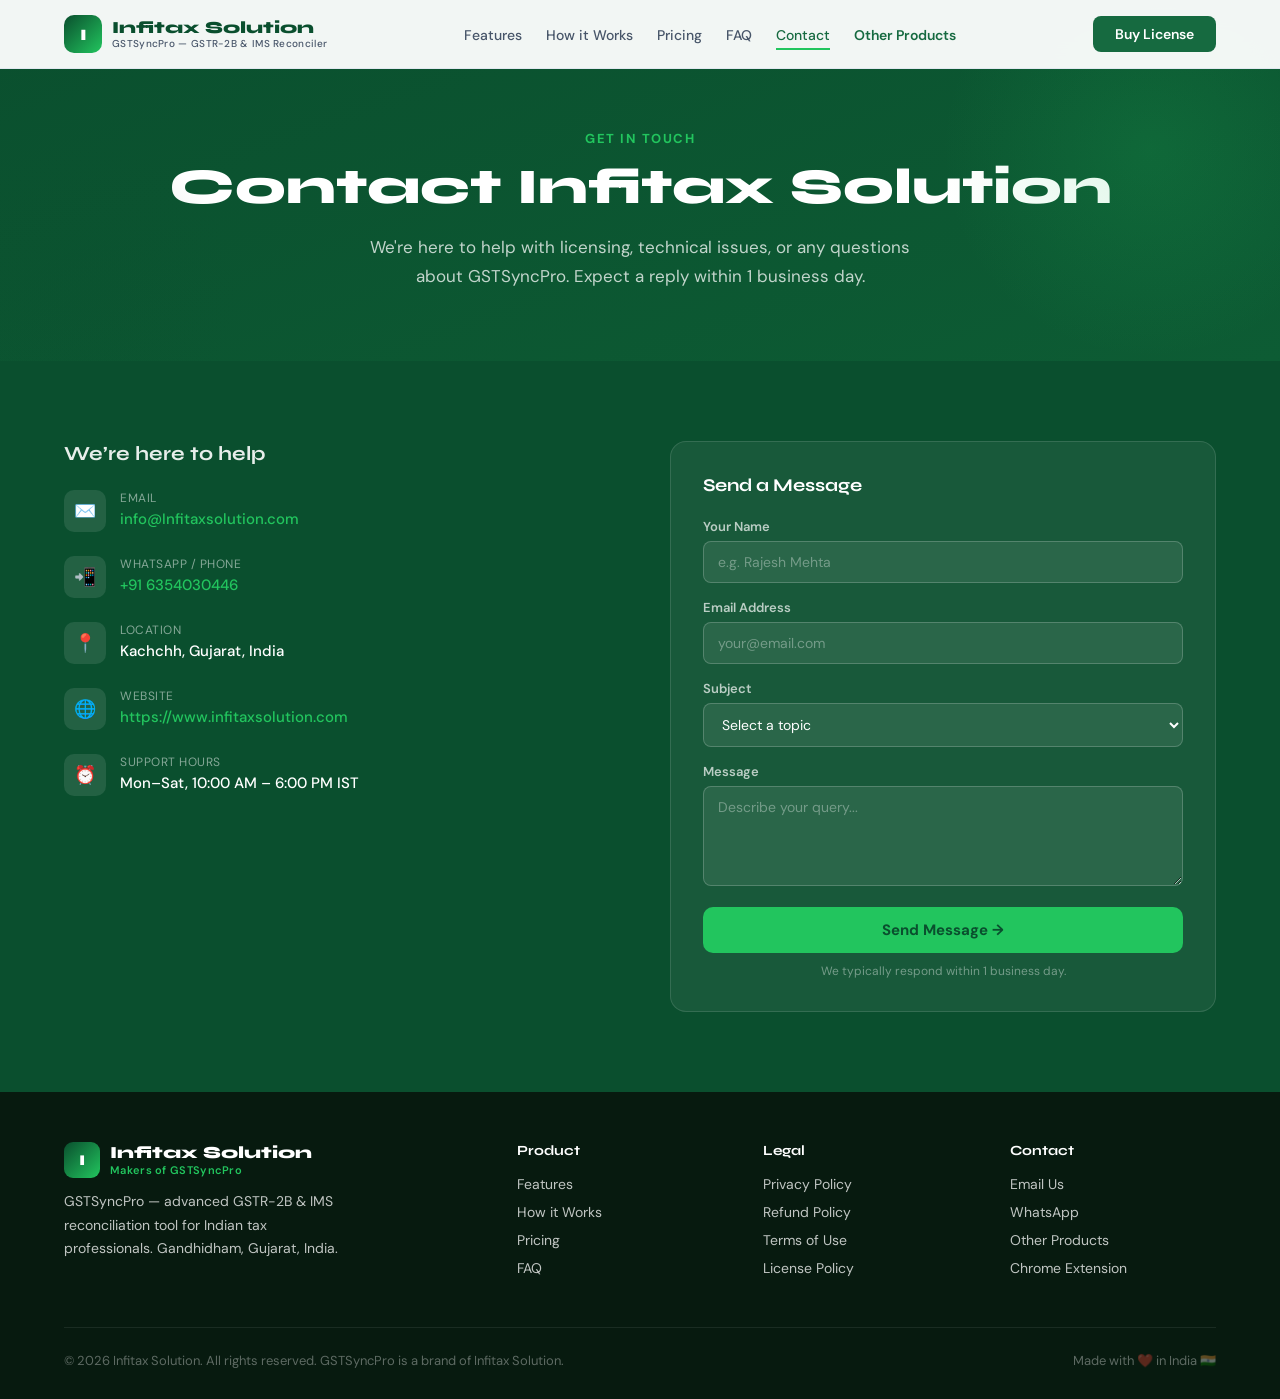
==== commit d45aeaa7: "Add files via upload" ====
--- a/contact/index.html
+++ b/contact/index.html
@@ -1,142 +1,142 @@
-<!DOCTYPE html>
-<html lang="en">
-<head>
-<meta charset="UTF-8">
-<meta name="viewport" content="width=device-width, initial-scale=1.0">
-<title>Contact — GSTSyncPro | Infitax Solution</title>
-<meta name="description" content="Contact Infitax Solution for GSTSyncPro support, licensing queries, or technical help. Email, WhatsApp, or use our contact form.">
-<link rel="preconnect" href="https://fonts.googleapis.com"><link href="https://fonts.googleapis.com/css2?family=Syne:wght@400;600;700;800&family=DM+Sans:wght@300;400;500;600&display=swap" rel="stylesheet">
-<link rel="stylesheet" href="../assets/style.css">
-</head>
-<body>
-<nav>
-  <div class="nav-inner">
-    <a href="../" class="nav-logo">
-      <div class="logo-icon">I</div>
-      <div class="logo-text">
-        <span class="logo-brand">Infitax Solution</span>
-        <span class="logo-sub">GSTSyncPro — GSTR-2B Reconciler</span>
-      </div>
-    </a>
-    <ul class="nav-links">
-      <li><a href="../features/" data-nav="features">Features</a></li>
-      <li><a href="../how-it-works/" data-nav="how-it-works">How it Works</a></li>
-      <li><a href="../pricing/" data-nav="pricing">Pricing</a></li>
-      <li><a href="../faq/" data-nav="faq">FAQ</a></li>
-      <li><a href="../contact/" data-nav="contact">Contact</a></li>
-      <li><a href="../products/" data-nav="products" class="nav-products">Other Products</a></li>
-      
-    </ul>
-    <a href="../pricing/" class="nav-cta">Buy License</a>
-    <div class="hamburger" onclick="toggleMenu()"><span></span><span></span><span></span></div>
-  </div>
-</nav>
-<div class="mobile-menu" id="mobileMenu">
-  <a href="../features/" onclick="toggleMenu()">Features</a>
-  <a href="../how-it-works/" onclick="toggleMenu()">How it Works</a>
-  <a href="../pricing/" onclick="toggleMenu()">Pricing</a>
-  <a href="../faq/" onclick="toggleMenu()">FAQ</a>
-  <a href="../contact/" onclick="toggleMenu()">Contact</a>
-  <a href="../products/" onclick="toggleMenu()">Other Products</a>
-  <a href="../pricing/" onclick="toggleMenu()" style="color:var(--green-mid);font-weight:700;margin-top:8px">&#128273; Buy License</a>
-</div>
-<div class="page-header">
-  <div class="section-inner">
-    <div class="section-label">Get in Touch</div>
-    <h1>Contact Infitax Solution</h1>
-    <p>We're here to help with licensing, technical issues, or any questions about GSTSyncPro. Expect a reply within 1 business day.</p>
-  </div>
-</div>
-<section class="contact-dark">
-  <div class="section-inner">
-    <div class="contact-grid">
-      <div class="contact-info">
-        <h3>We&#8217;re here to help</h3>
-        <div class="contact-item">
-          <div class="c-icon">&#9993;&#65039;</div>
-          <div><div class="c-label">Email</div><div class="c-val"><a href="mailto:info@Infitaxsolution.com">info@Infitaxsolution.com</a></div></div>
-        </div>
-        <div class="contact-item">
-          <div class="c-icon">&#128242;</div>
-          <div><div class="c-label">WhatsApp / Phone</div><div class="c-val"><a href="https://wa.me/916354030446" target="_blank">+91 6354030446</a></div></div>
-        </div>
-        <div class="contact-item">
-          <div class="c-icon">&#128205;</div>
-          <div><div class="c-label">Location</div><div class="c-val">Kachchh, Gujarat, India</div></div>
-        </div>
-        <div class="contact-item">
-          <div class="c-icon">&#127760;</div>
-          <div><div class="c-label">Website</div><div class="c-val"><a href="https://www.infitaxsolution.com" target="_blank">https://www.infitaxsolution.com</a></div></div>
-        </div>
-        <div class="contact-item">
-          <div class="c-icon">&#9200;</div>
-          <div><div class="c-label">Support Hours</div><div class="c-val">Mon&#8211;Sat, 10:00 AM &#8211; 6:00 PM IST</div></div>
-        </div>
-      </div>
-      <div class="contact-form-box">
-        <h3>Send a Message</h3>
-        <div class="form-group"><label>Your Name</label><input type="text" placeholder="e.g. Rajesh Mehta" id="cf-name"></div>
-        <div class="form-group"><label>Email Address</label><input type="email" placeholder="your@email.com" id="cf-email"></div>
-        <div class="form-group"><label>Subject</label>
-          <select id="cf-subject">
-            <option value="">Select a topic</option>
-            <option>License Activation Issue</option>
-            <option>Purchase / Payment Query</option>
-            <option>Refund Request</option>
-            <option>Technical Support</option>
-            <option>General Inquiry</option>
-          </select>
-        </div>
-        <div class="form-group"><label>Message</label><textarea placeholder="Describe your query..." id="cf-msg"></textarea></div>
-        <button class="submit-btn" onclick="submitForm()">Send Message &#8594;</button>
-        <p class="form-note">We typically respond within 1 business day.</p>
-      </div>
-    </div>
-  </div>
-</section>
-<footer>
-  <div class="footer-inner">
-    <div class="footer-top">
-      <div class="footer-brand">
-        <div style="display:flex;align-items:center;gap:10px;margin-bottom:4px">
-          <div style="width:36px;height:36px;background:linear-gradient(135deg,#0a4f2e,#22c55e);border-radius:9px;display:flex;align-items:center;justify-content:center;color:#fff;font-family:Syne,sans-serif;font-weight:800;font-size:15px">I</div>
-          <div>
-            <div style="color:#fff;font-family:Syne,sans-serif;font-weight:800;font-size:17px">Infitax Solution</div>
-            <div style="color:#22c55e;font-size:11px;font-weight:600;letter-spacing:.3px">Makers of GSTSyncPro</div>
-          </div>
-        </div>
-        <p>GSTSyncPro — advanced GSTR-2B reconciliation tool for Indian tax professionals. Gandhidham, Gujarat, India.</p>
-      </div>
-      <div class="footer-col">
-        <h4>Product</h4>
-        <a href="../features/">Features</a>
-        <a href="../how-it-works/">How it Works</a>
-        <a href="../pricing/">Pricing</a>
-        <a href="../faq/">FAQ</a>
-      </div>
-      <div class="footer-col">
-        <h4>Legal</h4>
-        <a href="../policies/privacy/">Privacy Policy</a>
-        <a href="../policies/refund/">Refund Policy</a>
-        <a href="../policies/terms/">Terms of Use</a>
-        <a href="../policies/license/">License Policy</a>
-      </div>
-      <div class="footer-col">
-        <h4>Contact</h4>
-        <a href="mailto:info@Infitaxsolution.com">Email Us</a>
-        <a href="https://wa.me/916354030446" target="_blank">WhatsApp</a>
-        <a href="../products/">Other Products</a>
-        <a href="https://chromewebstore.google.com/detail/gstsync-pro/aaclnkpbjahikebmjbdmiamlgdohfobl?hl=en-US&utm_source=ext_sidebar&pli=1" target="_blank">Chrome Extension</a>
-      </div>
-    </div>
-    <div class="footer-bottom">
-      <p>&#169; 2026 Infitax Solution. All rights reserved. GSTSyncPro is a brand of Infitax Solution.</p>
-      <p>Made with &#10084;&#65039; in India &#127470;&#127475;</p>
-    </div>
-  </div>
-</footer>
-
-<div class="toast" id="toast"></div>
-<script src="../assets/script.js"></script>
-</body>
-</html>
+<!DOCTYPE html>
+<html lang="en">
+<head>
+<meta charset="UTF-8">
+<meta name="viewport" content="width=device-width, initial-scale=1.0">
+<title>Contact — GSTSyncPro | Infitax Solution</title>
+<meta name="description" content="Contact Infitax Solution for GSTSyncPro support, licensing queries, or technical help. Email, WhatsApp, or use our contact form.">
+<link rel="preconnect" href="https://fonts.googleapis.com"><link href="https://fonts.googleapis.com/css2?family=Syne:wght@400;600;700;800&family=DM+Sans:wght@300;400;500;600&display=swap" rel="stylesheet">
+<link rel="stylesheet" href="../assets/style.css">
+</head>
+<body>
+<nav>
+  <div class="nav-inner">
+    <a href="../" class="nav-logo">
+      <div class="logo-icon">I</div>
+      <div class="logo-text">
+        <span class="logo-brand">Infitax Solution</span>
+        <span class="logo-sub">GSTSyncPro — GSTR-2B &amp; IMS Reconciler</span>
+      </div>
+    </a>
+    <ul class="nav-links">
+      <li><a href="../features/" data-nav="features">Features</a></li>
+      <li><a href="../how-it-works/" data-nav="how-it-works">How it Works</a></li>
+      <li><a href="../pricing/" data-nav="pricing">Pricing</a></li>
+      <li><a href="../faq/" data-nav="faq">FAQ</a></li>
+      <li><a href="../contact/" data-nav="contact">Contact</a></li>
+      <li><a href="../products/" data-nav="products" class="nav-products">Other Products</a></li>
+      
+    </ul>
+    <a href="../pricing/" class="nav-cta">Buy License</a>
+    <div class="hamburger" onclick="toggleMenu()"><span></span><span></span><span></span></div>
+  </div>
+</nav>
+<div class="mobile-menu" id="mobileMenu">
+  <a href="../features/" onclick="toggleMenu()">Features</a>
+  <a href="../how-it-works/" onclick="toggleMenu()">How it Works</a>
+  <a href="../pricing/" onclick="toggleMenu()">Pricing</a>
+  <a href="../faq/" onclick="toggleMenu()">FAQ</a>
+  <a href="../contact/" onclick="toggleMenu()">Contact</a>
+  <a href="../products/" onclick="toggleMenu()">Other Products</a>
+  <a href="../pricing/" onclick="toggleMenu()" style="color:var(--green-mid);font-weight:700;margin-top:8px">&#128273; Buy License</a>
+</div>
+<div class="page-header">
+  <div class="section-inner">
+    <div class="section-label">Get in Touch</div>
+    <h1>Contact Infitax Solution</h1>
+    <p>We're here to help with licensing, technical issues, or any questions about GSTSyncPro. Expect a reply within 1 business day.</p>
+  </div>
+</div>
+<section class="contact-dark">
+  <div class="section-inner">
+    <div class="contact-grid">
+      <div class="contact-info">
+        <h3>We&#8217;re here to help</h3>
+        <div class="contact-item">
+          <div class="c-icon">&#9993;&#65039;</div>
+          <div><div class="c-label">Email</div><div class="c-val"><a href="mailto:info@Infitaxsolution.com">info@Infitaxsolution.com</a></div></div>
+        </div>
+        <div class="contact-item">
+          <div class="c-icon">&#128242;</div>
+          <div><div class="c-label">WhatsApp / Phone</div><div class="c-val"><a href="https://wa.me/916354030446" target="_blank">+91 6354030446</a></div></div>
+        </div>
+        <div class="contact-item">
+          <div class="c-icon">&#128205;</div>
+          <div><div class="c-label">Location</div><div class="c-val">Kachchh, Gujarat, India</div></div>
+        </div>
+        <div class="contact-item">
+          <div class="c-icon">&#127760;</div>
+          <div><div class="c-label">Website</div><div class="c-val"><a href="https://www.infitaxsolution.com" target="_blank">https://www.infitaxsolution.com</a></div></div>
+        </div>
+        <div class="contact-item">
+          <div class="c-icon">&#9200;</div>
+          <div><div class="c-label">Support Hours</div><div class="c-val">Mon&#8211;Sat, 10:00 AM &#8211; 6:00 PM IST</div></div>
+        </div>
+      </div>
+      <div class="contact-form-box">
+        <h3>Send a Message</h3>
+        <div class="form-group"><label>Your Name</label><input type="text" placeholder="e.g. Rajesh Mehta" id="cf-name"></div>
+        <div class="form-group"><label>Email Address</label><input type="email" placeholder="your@email.com" id="cf-email"></div>
+        <div class="form-group"><label>Subject</label>
+          <select id="cf-subject">
+            <option value="">Select a topic</option>
+            <option>License Activation Issue</option>
+            <option>Purchase / Payment Query</option>
+            <option>Refund Request</option>
+            <option>Technical Support</option>
+            <option>General Inquiry</option>
+          </select>
+        </div>
+        <div class="form-group"><label>Message</label><textarea placeholder="Describe your query..." id="cf-msg"></textarea></div>
+        <button class="submit-btn" onclick="submitForm()">Send Message &#8594;</button>
+        <p class="form-note">We typically respond within 1 business day.</p>
+      </div>
+    </div>
+  </div>
+</section>
+<footer>
+  <div class="footer-inner">
+    <div class="footer-top">
+      <div class="footer-brand">
+        <div style="display:flex;align-items:center;gap:10px;margin-bottom:4px">
+          <div style="width:36px;height:36px;background:linear-gradient(135deg,#0a4f2e,#22c55e);border-radius:9px;display:flex;align-items:center;justify-content:center;color:#fff;font-family:Syne,sans-serif;font-weight:800;font-size:15px">I</div>
+          <div>
+            <div style="color:#fff;font-family:Syne,sans-serif;font-weight:800;font-size:17px">Infitax Solution</div>
+            <div style="color:#22c55e;font-size:11px;font-weight:600;letter-spacing:.3px">Makers of GSTSyncPro</div>
+          </div>
+        </div>
+        <p>GSTSyncPro — advanced GSTR-2B &amp; IMS reconciliation tool for Indian tax professionals. Gandhidham, Gujarat, India.</p>
+      </div>
+      <div class="footer-col">
+        <h4>Product</h4>
+        <a href="../features/">Features</a>
+        <a href="../how-it-works/">How it Works</a>
+        <a href="../pricing/">Pricing</a>
+        <a href="../faq/">FAQ</a>
+      </div>
+      <div class="footer-col">
+        <h4>Legal</h4>
+        <a href="../policies/privacy/">Privacy Policy</a>
+        <a href="../policies/refund/">Refund Policy</a>
+        <a href="../policies/terms/">Terms of Use</a>
+        <a href="../policies/license/">License Policy</a>
+      </div>
+      <div class="footer-col">
+        <h4>Contact</h4>
+        <a href="mailto:info@Infitaxsolution.com">Email Us</a>
+        <a href="https://wa.me/916354030446" target="_blank">WhatsApp</a>
+        <a href="../products/">Other Products</a>
+        <a href="https://chromewebstore.google.com/detail/gstsync-pro/aaclnkpbjahikebmjbdmiamlgdohfobl?hl=en-US&utm_source=ext_sidebar&pli=1" target="_blank">Chrome Extension</a>
+      </div>
+    </div>
+    <div class="footer-bottom">
+      <p>&#169; 2026 Infitax Solution. All rights reserved. GSTSyncPro is a brand of Infitax Solution.</p>
+      <p>Made with &#10084;&#65039; in India &#127470;&#127475;</p>
+    </div>
+  </div>
+</footer>
+
+<div class="toast" id="toast"></div>
+<script src="../assets/script.js"></script>
+</body>
+</html>
--- a/assets/style.css
+++ b/assets/style.css
@@ -293,3 +293,41 @@
   .page-inner{padding:50px 5%}
   .notify-form{flex-direction:column}
 }
+
+/* ── DEMO VIDEO ── */
+.demo-video-section {
+  background: var(--gray-50);
+  border-top: 1px solid var(--gray-200);
+  border-bottom: 1px solid var(--gray-200);
+  padding: 80px 5%;
+}
+.video-container-wrapper {
+  max-width: 800px;
+  margin: 40px auto 0;
+  background: #fff;
+  padding: 12px;
+  border-radius: var(--radius);
+  box-shadow: var(--shadow);
+  border: 1px solid var(--gray-200);
+  overflow: hidden;
+  transition: transform 0.3s ease;
+}
+.video-container-wrapper:hover {
+  transform: translateY(-4px);
+}
+.video-container {
+  position: relative;
+  padding-bottom: 56.25%; /* 16:9 Aspect Ratio */
+  height: 0;
+  overflow: hidden;
+  border-radius: calc(var(--radius) - 6px);
+  background: #000;
+}
+.video-container iframe {
+  position: absolute;
+  top: 0;
+  left: 0;
+  width: 100%;
+  height: 100%;
+  border: 0;
+}
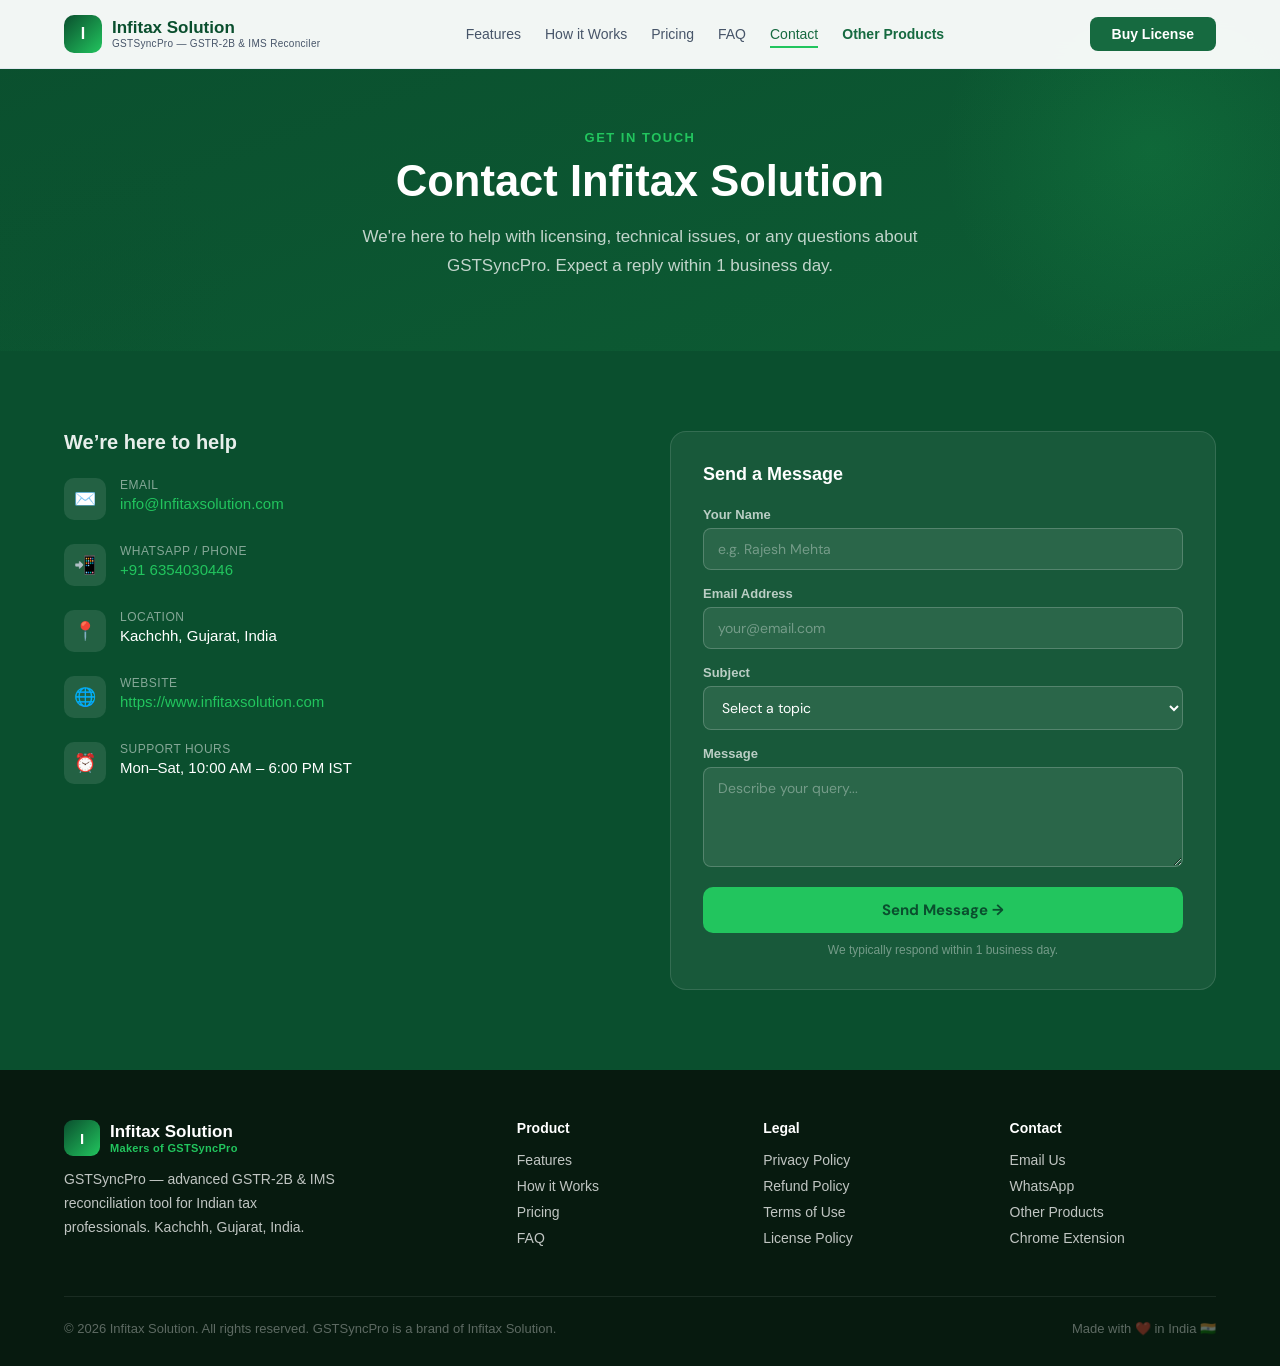
==== commit fba67cb1: "Add files via upload" ====
--- a/contact/index.html
+++ b/contact/index.html
@@ -1,142 +1,163 @@
-<!DOCTYPE html>
-<html lang="en">
-<head>
-<meta charset="UTF-8">
-<meta name="viewport" content="width=device-width, initial-scale=1.0">
-<title>Contact — GSTSyncPro | Infitax Solution</title>
-<meta name="description" content="Contact Infitax Solution for GSTSyncPro support, licensing queries, or technical help. Email, WhatsApp, or use our contact form.">
-<link rel="preconnect" href="https://fonts.googleapis.com"><link href="https://fonts.googleapis.com/css2?family=Syne:wght@400;600;700;800&family=DM+Sans:wght@300;400;500;600&display=swap" rel="stylesheet">
-<link rel="stylesheet" href="../assets/style.css">
-</head>
-<body>
-<nav>
-  <div class="nav-inner">
-    <a href="../" class="nav-logo">
-      <div class="logo-icon">I</div>
-      <div class="logo-text">
-        <span class="logo-brand">Infitax Solution</span>
-        <span class="logo-sub">GSTSyncPro — GSTR-2B &amp; IMS Reconciler</span>
-      </div>
-    </a>
-    <ul class="nav-links">
-      <li><a href="../features/" data-nav="features">Features</a></li>
-      <li><a href="../how-it-works/" data-nav="how-it-works">How it Works</a></li>
-      <li><a href="../pricing/" data-nav="pricing">Pricing</a></li>
-      <li><a href="../faq/" data-nav="faq">FAQ</a></li>
-      <li><a href="../contact/" data-nav="contact">Contact</a></li>
-      <li><a href="../products/" data-nav="products" class="nav-products">Other Products</a></li>
-      
-    </ul>
-    <a href="../pricing/" class="nav-cta">Buy License</a>
-    <div class="hamburger" onclick="toggleMenu()"><span></span><span></span><span></span></div>
-  </div>
-</nav>
-<div class="mobile-menu" id="mobileMenu">
-  <a href="../features/" onclick="toggleMenu()">Features</a>
-  <a href="../how-it-works/" onclick="toggleMenu()">How it Works</a>
-  <a href="../pricing/" onclick="toggleMenu()">Pricing</a>
-  <a href="../faq/" onclick="toggleMenu()">FAQ</a>
-  <a href="../contact/" onclick="toggleMenu()">Contact</a>
-  <a href="../products/" onclick="toggleMenu()">Other Products</a>
-  <a href="../pricing/" onclick="toggleMenu()" style="color:var(--green-mid);font-weight:700;margin-top:8px">&#128273; Buy License</a>
-</div>
-<div class="page-header">
-  <div class="section-inner">
-    <div class="section-label">Get in Touch</div>
-    <h1>Contact Infitax Solution</h1>
-    <p>We're here to help with licensing, technical issues, or any questions about GSTSyncPro. Expect a reply within 1 business day.</p>
-  </div>
-</div>
-<section class="contact-dark">
-  <div class="section-inner">
-    <div class="contact-grid">
-      <div class="contact-info">
-        <h3>We&#8217;re here to help</h3>
-        <div class="contact-item">
-          <div class="c-icon">&#9993;&#65039;</div>
-          <div><div class="c-label">Email</div><div class="c-val"><a href="mailto:info@Infitaxsolution.com">info@Infitaxsolution.com</a></div></div>
-        </div>
-        <div class="contact-item">
-          <div class="c-icon">&#128242;</div>
-          <div><div class="c-label">WhatsApp / Phone</div><div class="c-val"><a href="https://wa.me/916354030446" target="_blank">+91 6354030446</a></div></div>
-        </div>
-        <div class="contact-item">
-          <div class="c-icon">&#128205;</div>
-          <div><div class="c-label">Location</div><div class="c-val">Kachchh, Gujarat, India</div></div>
-        </div>
-        <div class="contact-item">
-          <div class="c-icon">&#127760;</div>
-          <div><div class="c-label">Website</div><div class="c-val"><a href="https://www.infitaxsolution.com" target="_blank">https://www.infitaxsolution.com</a></div></div>
-        </div>
-        <div class="contact-item">
-          <div class="c-icon">&#9200;</div>
-          <div><div class="c-label">Support Hours</div><div class="c-val">Mon&#8211;Sat, 10:00 AM &#8211; 6:00 PM IST</div></div>
-        </div>
-      </div>
-      <div class="contact-form-box">
-        <h3>Send a Message</h3>
-        <div class="form-group"><label>Your Name</label><input type="text" placeholder="e.g. Rajesh Mehta" id="cf-name"></div>
-        <div class="form-group"><label>Email Address</label><input type="email" placeholder="your@email.com" id="cf-email"></div>
-        <div class="form-group"><label>Subject</label>
-          <select id="cf-subject">
-            <option value="">Select a topic</option>
-            <option>License Activation Issue</option>
-            <option>Purchase / Payment Query</option>
-            <option>Refund Request</option>
-            <option>Technical Support</option>
-            <option>General Inquiry</option>
-          </select>
-        </div>
-        <div class="form-group"><label>Message</label><textarea placeholder="Describe your query..." id="cf-msg"></textarea></div>
-        <button class="submit-btn" onclick="submitForm()">Send Message &#8594;</button>
-        <p class="form-note">We typically respond within 1 business day.</p>
-      </div>
-    </div>
-  </div>
-</section>
-<footer>
-  <div class="footer-inner">
-    <div class="footer-top">
-      <div class="footer-brand">
-        <div style="display:flex;align-items:center;gap:10px;margin-bottom:4px">
-          <div style="width:36px;height:36px;background:linear-gradient(135deg,#0a4f2e,#22c55e);border-radius:9px;display:flex;align-items:center;justify-content:center;color:#fff;font-family:Syne,sans-serif;font-weight:800;font-size:15px">I</div>
-          <div>
-            <div style="color:#fff;font-family:Syne,sans-serif;font-weight:800;font-size:17px">Infitax Solution</div>
-            <div style="color:#22c55e;font-size:11px;font-weight:600;letter-spacing:.3px">Makers of GSTSyncPro</div>
-          </div>
-        </div>
-        <p>GSTSyncPro — advanced GSTR-2B &amp; IMS reconciliation tool for Indian tax professionals. Gandhidham, Gujarat, India.</p>
-      </div>
-      <div class="footer-col">
-        <h4>Product</h4>
-        <a href="../features/">Features</a>
-        <a href="../how-it-works/">How it Works</a>
-        <a href="../pricing/">Pricing</a>
-        <a href="../faq/">FAQ</a>
-      </div>
-      <div class="footer-col">
-        <h4>Legal</h4>
-        <a href="../policies/privacy/">Privacy Policy</a>
-        <a href="../policies/refund/">Refund Policy</a>
-        <a href="../policies/terms/">Terms of Use</a>
-        <a href="../policies/license/">License Policy</a>
-      </div>
-      <div class="footer-col">
-        <h4>Contact</h4>
-        <a href="mailto:info@Infitaxsolution.com">Email Us</a>
-        <a href="https://wa.me/916354030446" target="_blank">WhatsApp</a>
-        <a href="../products/">Other Products</a>
-        <a href="https://chromewebstore.google.com/detail/gstsync-pro/aaclnkpbjahikebmjbdmiamlgdohfobl?hl=en-US&utm_source=ext_sidebar&pli=1" target="_blank">Chrome Extension</a>
-      </div>
-    </div>
-    <div class="footer-bottom">
-      <p>&#169; 2026 Infitax Solution. All rights reserved. GSTSyncPro is a brand of Infitax Solution.</p>
-      <p>Made with &#10084;&#65039; in India &#127470;&#127475;</p>
-    </div>
-  </div>
-</footer>
-
-<div class="toast" id="toast"></div>
-<script src="../assets/script.js"></script>
-</body>
-</html>
+<!DOCTYPE html>
+<html lang="en">
+<head>
+<meta charset="UTF-8">
+<meta name="viewport" content="width=device-width, initial-scale=1.0">
+<title>Contact — GSTSyncPro | Infitax Solution</title>
+<meta name="description" content="Contact Infitax Solution for GSTSyncPro support, licensing queries, or technical help. Email, WhatsApp, or use our contact form.">
+<link rel="preconnect" href="https://fonts.googleapis.com"><link href="https://fonts.googleapis.com/css2?family=Syne:wght@400;600;700;800&family=DM+Sans:wght@300;400;500;600&display=swap" rel="stylesheet">
+<link rel="stylesheet" href="../assets/style.css">
+<script type="application/ld+json">
+{
+  "@context": "https://schema.org",
+  "@type": "BreadcrumbList",
+  "itemListElement": [
+    {
+      "@type": "ListItem",
+      "position": 1,
+      "name": "Home",
+      "item": "https://www.infitaxsolution.com/"
+    },
+    {
+      "@type": "ListItem",
+      "position": 2,
+      "name": "Contact",
+      "item": "https://www.infitaxsolution.com/contact/"
+    }
+  ]
+}
+</script>
+</head>
+<body>
+<a href="#main-content" class="skip-link">Skip to main content</a>
+<nav>
+  <div class="nav-inner">
+    <a href="../" class="nav-logo">
+      <div class="logo-icon">I</div>
+      <div class="logo-text">
+        <span class="logo-brand">Infitax Solution</span>
+        <span class="logo-sub">GSTSyncPro — GSTR-2B &amp; IMS Reconciler</span>
+      </div>
+    </a>
+    <ul class="nav-links">
+      <li><a href="../features/" data-nav="features">Features</a></li>
+      <li><a href="../how-it-works/" data-nav="how-it-works">How it Works</a></li>
+      <li><a href="../pricing/" data-nav="pricing">Pricing</a></li>
+      <li><a href="../faq/" data-nav="faq">FAQ</a></li>
+      <li><a href="../contact/" data-nav="contact">Contact</a></li>
+      <li><a href="../products/" data-nav="products" class="nav-products">Other Products</a></li>
+      
+    </ul>
+    <a href="../pricing/" class="nav-cta">Buy License</a>
+    <button class="hamburger" onclick="toggleMenu()" aria-label="Toggle menu" aria-expanded="false" aria-controls="mobileMenu"><span></span><span></span><span></span></button>
+  </div>
+</nav>
+<div class="mobile-menu" id="mobileMenu">
+  <a href="../features/" onclick="toggleMenu()">Features</a>
+  <a href="../how-it-works/" onclick="toggleMenu()">How it Works</a>
+  <a href="../pricing/" onclick="toggleMenu()">Pricing</a>
+  <a href="../faq/" onclick="toggleMenu()">FAQ</a>
+  <a href="../contact/" onclick="toggleMenu()">Contact</a>
+  <a href="../products/" onclick="toggleMenu()">Other Products</a>
+  <a href="../pricing/" onclick="toggleMenu()" style="color:var(--green-mid);font-weight:700;margin-top:8px">&#128273; Buy License</a>
+</div>
+<div class="page-header" id="main-content">
+  <div class="section-inner">
+    <div class="section-label">Get in Touch</div>
+    <h1>Contact Infitax Solution</h1>
+    <p>We're here to help with licensing, technical issues, or any questions about GSTSyncPro. Expect a reply within 1 business day.</p>
+  </div>
+</div>
+<section class="contact-dark">
+  <div class="section-inner">
+    <div class="contact-grid">
+      <div class="contact-info">
+        <h3>We&#8217;re here to help</h3>
+        <div class="contact-item">
+          <div class="c-icon">&#9993;&#65039;</div>
+          <div><div class="c-label">Email</div><div class="c-val"><a href="mailto:info@Infitaxsolution.com">info@Infitaxsolution.com</a></div></div>
+        </div>
+        <div class="contact-item">
+          <div class="c-icon">&#128242;</div>
+          <div><div class="c-label">WhatsApp / Phone</div><div class="c-val"><a href="https://wa.me/916354030446" target="_blank">+91 6354030446</a></div></div>
+        </div>
+        <div class="contact-item">
+          <div class="c-icon">&#128205;</div>
+          <div><div class="c-label">Location</div><div class="c-val">Kachchh, Gujarat, India</div></div>
+        </div>
+        <div class="contact-item">
+          <div class="c-icon">&#127760;</div>
+          <div><div class="c-label">Website</div><div class="c-val"><a href="https://www.infitaxsolution.com" target="_blank">https://www.infitaxsolution.com</a></div></div>
+        </div>
+        <div class="contact-item">
+          <div class="c-icon">&#9200;</div>
+          <div><div class="c-label">Support Hours</div><div class="c-val">Mon&#8211;Sat, 10:00 AM &#8211; 6:00 PM IST</div></div>
+        </div>
+      </div>
+      <div class="contact-form-box">
+        <h3>Send a Message</h3>
+        <div class="form-group"><label for="cf-name">Your Name</label><input type="text" placeholder="e.g. Rajesh Mehta" id="cf-name"></div>
+        <div class="form-group"><label for="cf-email">Email Address</label><input type="email" placeholder="your@email.com" id="cf-email"></div>
+        <div class="form-group"><label for="cf-subject">Subject</label>
+          <select id="cf-subject">
+            <option value="">Select a topic</option>
+            <option>License Activation Issue</option>
+            <option>Purchase / Payment Query</option>
+            <option>Refund Request</option>
+            <option>Technical Support</option>
+            <option>General Inquiry</option>
+          </select>
+        </div>
+        <div class="form-group"><label for="cf-msg">Message</label><textarea placeholder="Describe your query..." id="cf-msg"></textarea></div>
+        <button class="submit-btn" onclick="submitForm()">Send Message &#8594;</button>
+        <p class="form-note">We typically respond within 1 business day.</p>
+      </div>
+    </div>
+  </div>
+</section>
+<footer>
+  <div class="footer-inner">
+    <div class="footer-top">
+      <div class="footer-brand">
+        <div class="footer-brand-row">
+          <div class="footer-logo-icon">I</div>
+          <div>
+            <div class="footer-brand-name">Infitax Solution</div>
+            <div class="footer-brand-sub">Makers of GSTSyncPro</div>
+          </div>
+        </div>
+        <p>GSTSyncPro — advanced GSTR-2B &amp; IMS reconciliation tool for Indian tax professionals. Kachchh, Gujarat, India.</p>
+      </div>
+      <div class="footer-col">
+        <h4>Product</h4>
+        <a href="../features/">Features</a>
+        <a href="../how-it-works/">How it Works</a>
+        <a href="../pricing/">Pricing</a>
+        <a href="../faq/">FAQ</a>
+      </div>
+      <div class="footer-col">
+        <h4>Legal</h4>
+        <a href="../policies/privacy/">Privacy Policy</a>
+        <a href="../policies/refund/">Refund Policy</a>
+        <a href="../policies/terms/">Terms of Use</a>
+        <a href="../policies/license/">License Policy</a>
+      </div>
+      <div class="footer-col">
+        <h4>Contact</h4>
+        <a href="mailto:info@Infitaxsolution.com">Email Us</a>
+        <a href="https://wa.me/916354030446" target="_blank">WhatsApp</a>
+        <a href="../products/">Other Products</a>
+        <a href="https://chromewebstore.google.com/detail/gstsync-pro/aaclnkpbjahikebmjbdmiamlgdohfobl?hl=en-US&utm_source=ext_sidebar&pli=1" target="_blank">Chrome Extension</a>
+      </div>
+    </div>
+    <div class="footer-bottom">
+      <p>&#169; 2026 Infitax Solution. All rights reserved. GSTSyncPro is a brand of Infitax Solution.</p>
+      <p>Made with &#10084;&#65039; in India &#127470;&#127475;</p>
+    </div>
+  </div>
+</footer>
+
+<div class="toast" id="toast"></div>
+<script src="../assets/script.js" defer></script>
+</body>
+</html>
--- a/assets/style.css
+++ b/assets/style.css
@@ -19,7 +19,7 @@
 }
 *,*::before,*::after{box-sizing:border-box;margin:0;padding:0}
 html{scroll-behavior:smooth}
-body{font-family:'DM Sans',sans-serif;color:var(--text);background:#fff;overflow-x:hidden}
+body{font-family:'Inter',sans-serif;color:var(--text);background:#fff;overflow-x:hidden}
 a{text-decoration:none;color:inherit}
 img{max-width:100%}
 
@@ -27,9 +27,9 @@
 nav{position:fixed;top:0;left:0;width:100%;z-index:999;background:rgba(255,255,255,0.95);backdrop-filter:blur(12px);border-bottom:1px solid var(--gray-200);padding:0 5%}
 .nav-inner{max-width:1200px;margin:0 auto;display:flex;align-items:center;justify-content:space-between;height:68px}
 .nav-logo{display:flex;align-items:center;gap:10px}
-.nav-logo .logo-icon{width:38px;height:38px;background:linear-gradient(135deg,var(--green-deep),var(--green-bright));border-radius:10px;display:flex;align-items:center;justify-content:center;color:#fff;font-family:'Syne',sans-serif;font-weight:800;font-size:16px;flex-shrink:0}
+.nav-logo .logo-icon{width:38px;height:38px;background:linear-gradient(135deg,var(--green-deep),var(--green-bright));border-radius:10px;display:flex;align-items:center;justify-content:center;color:#fff;font-family:'Space Grotesk',sans-serif;font-weight:800;font-size:16px;flex-shrink:0}
 .nav-logo .logo-text{display:flex;flex-direction:column;line-height:1.1}
-.nav-logo .logo-brand{font-family:'Syne',sans-serif;font-weight:800;font-size:17px;color:var(--green-deep)}
+.nav-logo .logo-brand{font-family:'Space Grotesk',sans-serif;font-weight:800;font-size:17px;color:var(--green-deep)}
 .nav-logo .logo-sub{font-size:10px;font-weight:500;color:var(--gray-600);letter-spacing:.3px}
 .nav-links{display:flex;align-items:center;gap:24px;list-style:none}
 .nav-links a{font-size:14px;font-weight:500;color:var(--gray-600);transition:.2s;padding:4px 0;border-bottom:2px solid transparent}
@@ -37,7 +37,7 @@
 .nav-links a.nav-products{color:var(--green-mid);font-weight:600}
 .nav-cta{background:var(--green-mid);color:#fff !important;padding:9px 22px;border-radius:8px;font-size:14px;font-weight:600;transition:.2s;border-bottom:none !important}
 .nav-cta:hover{background:var(--green-deep);color:#fff !important}
-.hamburger{display:none;flex-direction:column;gap:5px;cursor:pointer;padding:4px}
+.hamburger{display:none;flex-direction:column;gap:5px;cursor:pointer;padding:4px;background:none;border:none}
 .hamburger span{display:block;width:24px;height:2px;background:var(--green-deep);border-radius:2px;transition:.3s}
 .mobile-menu{display:none;position:fixed;top:68px;left:0;width:100%;background:#fff;border-bottom:1px solid var(--gray-200);padding:20px 5%;z-index:998}
 .mobile-menu.open{display:block}
@@ -48,7 +48,8 @@
 .page-header::before{content:'';position:absolute;top:-60px;right:-80px;width:420px;height:420px;background:radial-gradient(circle,rgba(34,197,94,0.15) 0%,transparent 70%);border-radius:50%;pointer-events:none}
 .page-header::after{content:'';position:absolute;bottom:-80px;left:-60px;width:300px;height:300px;background:radial-gradient(circle,rgba(10,79,46,0.2) 0%,transparent 70%);border-radius:50%;pointer-events:none}
 .page-header .section-label{color:var(--green-bright)}
-.page-header h1{font-family:'Syne',sans-serif;font-size:clamp(30px,4vw,50px);font-weight:800;color:#fff;margin-bottom:16px;line-height:1.2}
+.page-header h1{font-family:'Space Grotesk',sans-serif;font-size:clamp(24px,3.4vw,44px);font-weight:800;color:#fff;margin-bottom:16px;line-height:1.2;white-space:nowrap}
+@media (max-width:768px){.page-header h1{white-space:normal}}
 .page-header p{font-size:17px;color:rgba(255,255,255,.75);max-width:560px;margin:0 auto;line-height:1.7}
 
 /* ── HERO ── */
@@ -59,7 +60,8 @@
 .hero-badge{display:inline-flex;align-items:center;gap:8px;background:var(--green-light);color:var(--green-deep);padding:6px 14px;border-radius:50px;font-size:13px;font-weight:600;margin-bottom:20px;border:1px solid rgba(34,197,94,0.3)}
 .hero-badge::before{content:'●';color:var(--green-bright);font-size:10px;animation:pulse 2s infinite}
 @keyframes pulse{0%,100%{opacity:1}50%{opacity:0.3}}
-h1.hero-h1{font-family:'Syne',sans-serif;font-size:clamp(36px,5vw,58px);font-weight:800;line-height:1.1;color:var(--green-deep);margin-bottom:20px}
+h1.hero-h1{font-family:'Space Grotesk',sans-serif;font-size:clamp(22px,2.5vw,36px);font-weight:800;line-height:1.2;color:var(--green-deep);margin-bottom:20px;white-space:nowrap}
+@media (max-width:900px){h1.hero-h1{white-space:normal}}
 h1.hero-h1 span{color:var(--green-mid)}
 .hero-sub{font-size:18px;color:var(--gray-600);line-height:1.7;margin-bottom:36px;max-width:480px}
 .hero-actions{display:flex;gap:14px;flex-wrap:wrap;margin-bottom:40px}
@@ -68,7 +70,7 @@
 .btn-secondary{background:#fff;color:var(--green-mid);padding:14px 28px;border-radius:10px;font-size:15px;font-weight:600;border:2px solid var(--green-mid);transition:.25s;display:inline-block}
 .btn-secondary:hover{background:var(--green-pale);transform:translateY(-2px)}
 .hero-stats{display:flex;gap:30px;flex-wrap:wrap}
-.stat-num{font-family:'Syne',sans-serif;font-size:28px;font-weight:800;color:var(--green-deep)}
+.stat-num{font-family:'Space Grotesk',sans-serif;font-size:28px;font-weight:800;color:var(--green-deep)}
 .stat-label{font-size:13px;color:var(--gray-600);margin-top:2px}
 .hero-visual{position:relative}
 .hero-card{background:#fff;border-radius:20px;padding:28px;box-shadow:0 20px 60px rgba(22,106,64,0.15);border:1px solid var(--gray-200);position:relative;overflow:hidden}
@@ -90,7 +92,7 @@
 .match-badge.x{background:#fee2e2;color:#7f1d1d}
 .itc-box{margin-top:16px;background:var(--green-deep);border-radius:10px;padding:14px 16px;color:#fff}
 .itc-label{font-size:11px;opacity:.7;text-transform:uppercase;letter-spacing:.5px}
-.itc-amount{font-family:'Syne',sans-serif;font-size:22px;font-weight:800;margin-top:2px}
+.itc-amount{font-family:'Space Grotesk',sans-serif;font-size:22px;font-weight:800;margin-top:2px}
 .floating-tag{position:absolute;background:#fff;border-radius:10px;padding:10px 14px;box-shadow:0 8px 24px rgba(0,0,0,.12);font-size:12px;font-weight:600;display:flex;align-items:center;gap:7px;white-space:nowrap}
 .floating-tag.t1{top:-16px;right:20px;color:var(--green-mid);animation:float1 3s ease-in-out infinite}
 .floating-tag.t2{bottom:-16px;left:10px;color:#f59e0b;animation:float2 3s ease-in-out infinite 1.5s}
@@ -101,7 +103,7 @@
 section{padding:80px 5%}
 .section-inner{max-width:1200px;margin:0 auto}
 .section-label{font-size:13px;font-weight:700;color:var(--green-mid);text-transform:uppercase;letter-spacing:1.5px;margin-bottom:10px}
-.section-title{font-family:'Syne',sans-serif;font-size:clamp(28px,4vw,42px);font-weight:800;color:var(--green-deep);margin-bottom:16px;line-height:1.2}
+.section-title{font-family:'Space Grotesk',sans-serif;font-size:clamp(28px,4vw,42px);font-weight:800;color:var(--green-deep);margin-bottom:16px;line-height:1.2}
 .section-sub{font-size:17px;color:var(--gray-600);max-width:560px;line-height:1.7}
 .page-inner{max-width:1200px;margin:0 auto;padding:70px 5%}
 
@@ -110,8 +112,8 @@
 .steps{display:grid;grid-template-columns:repeat(auto-fit,minmax(220px,1fr));gap:28px;margin-top:50px}
 .step-card{background:#fff;border-radius:16px;padding:28px;border:1px solid var(--gray-200);position:relative;transition:.3s}
 .step-card:hover{transform:translateY(-4px);box-shadow:var(--shadow)}
-.step-num{width:44px;height:44px;background:linear-gradient(135deg,var(--green-deep),var(--green-mid));border-radius:12px;display:flex;align-items:center;justify-content:center;color:#fff;font-family:'Syne',sans-serif;font-weight:800;font-size:18px;margin-bottom:18px}
-.step-card h3{font-family:'Syne',sans-serif;font-size:16px;font-weight:700;color:var(--green-deep);margin-bottom:10px}
+.step-num{width:44px;height:44px;background:linear-gradient(135deg,var(--green-deep),var(--green-mid));border-radius:12px;display:flex;align-items:center;justify-content:center;color:#fff;font-family:'Space Grotesk',sans-serif;font-weight:800;font-size:18px;margin-bottom:18px}
+.step-card h3{font-family:'Space Grotesk',sans-serif;font-size:16px;font-weight:700;color:var(--green-deep);margin-bottom:10px}
 .step-card p{font-size:14px;color:var(--gray-600);line-height:1.6}
 
 /* ── FEATURES ── */
@@ -121,7 +123,7 @@
 .feat:hover::before{opacity:1}
 .feat:hover{transform:translateY(-3px);box-shadow:var(--shadow)}
 .feat-icon{font-size:28px;margin-bottom:14px}
-.feat h3{font-family:'Syne',sans-serif;font-size:15px;font-weight:700;color:var(--green-deep);margin-bottom:8px}
+.feat h3{font-family:'Space Grotesk',sans-serif;font-size:15px;font-weight:700;color:var(--green-deep);margin-bottom:8px}
 .feat p{font-size:14px;color:var(--gray-600);line-height:1.6}
 
 /* ── PRICING ── */
@@ -137,10 +139,10 @@
 .plan.popular{border-color:var(--green-bright);background:rgba(34,197,94,.1)}
 .popular-badge{position:absolute;top:-14px;left:50%;transform:translateX(-50%);background:var(--green-bright);color:var(--green-deep);font-size:12px;font-weight:700;padding:5px 18px;border-radius:50px;white-space:nowrap}
 .plan-icon{font-size:36px;margin-bottom:16px}
-.plan-name{font-family:'Syne',sans-serif;font-size:22px;font-weight:800;margin-bottom:6px}
+.plan-name{font-family:'Space Grotesk',sans-serif;font-size:22px;font-weight:800;margin-bottom:6px}
 .plan-desc{font-size:14px;color:rgba(255,255,255,.9);margin-bottom:20px}
 .price-original{font-size:15px;color:rgba(255,255,255,.6);text-decoration:line-through;display:block}
-.price-current{font-family:'Syne',sans-serif;font-size:40px;font-weight:800;color:var(--green-light)}
+.price-current{font-family:'Space Grotesk',sans-serif;font-size:40px;font-weight:800;color:var(--green-light)}
 .price-current span{font-size:16px;font-weight:500;color:rgba(255,255,255,.8)}
 .price-note{font-size:12px;color:rgba(255,255,255,.75);margin-bottom:24px}
 .plan-features{list-style:none;margin-bottom:28px}
@@ -152,7 +154,7 @@
 .plan.popular .plan-btn:hover{background:var(--green-bright)}
 .upi-note{margin-top:40px;text-align:center;font-size:13px;color:rgba(255,255,255,.55);background:rgba(255,255,255,.05);border-radius:10px;padding:14px;border:1px solid rgba(255,255,255,.1)}
 .trial-box{background:var(--green-pale);border:2px dashed var(--green-light);border-radius:20px;padding:36px;text-align:center;margin-top:50px}
-.trial-box h3{font-family:'Syne',sans-serif;font-size:22px;font-weight:800;color:var(--green-deep);margin-bottom:10px}
+.trial-box h3{font-family:'Space Grotesk',sans-serif;font-size:22px;font-weight:800;color:var(--green-deep);margin-bottom:10px}
 .trial-box p{color:var(--gray-600);font-size:15px;margin-bottom:20px}
 
 /* ── FAQ ── */
@@ -168,12 +170,12 @@
 /* ── POLICY PAGES ── */
 .policy-layout{display:grid;grid-template-columns:220px 1fr;gap:44px;align-items:start}
 .policy-sidebar{position:sticky;top:88px;background:#fff;border:1px solid var(--gray-200);border-radius:14px;padding:16px;overflow:hidden}
-.policy-sidebar h4{font-family:'Syne',sans-serif;font-size:13px;font-weight:700;color:var(--gray-600);text-transform:uppercase;letter-spacing:1px;padding:8px 12px 14px;border-bottom:1px solid var(--gray-200);margin-bottom:8px}
+.policy-sidebar h4{font-family:'Space Grotesk',sans-serif;font-size:13px;font-weight:700;color:var(--gray-600);text-transform:uppercase;letter-spacing:1px;padding:8px 12px 14px;border-bottom:1px solid var(--gray-200);margin-bottom:8px}
 .policy-nav-link{display:block;padding:10px 12px;border-radius:8px;font-size:14px;font-weight:500;color:var(--gray-600);transition:.2s;margin-bottom:2px}
 .policy-nav-link:hover{background:var(--green-pale);color:var(--green-mid)}
 .policy-nav-link.active{background:var(--green-pale);color:var(--green-mid);font-weight:700;border-left:3px solid var(--green-bright)}
 .policy-content-box{background:#fff;border:1px solid var(--gray-200);border-radius:16px;padding:36px;line-height:1.8}
-.policy-content-box h2{font-family:'Syne',sans-serif;font-size:24px;font-weight:800;color:var(--green-deep);margin-bottom:6px}
+.policy-content-box h2{font-family:'Space Grotesk',sans-serif;font-size:24px;font-weight:800;color:var(--green-deep);margin-bottom:6px}
 .policy-content-box .eff-date{font-size:13px;color:var(--gray-600);margin-bottom:28px;padding-bottom:20px;border-bottom:1px solid var(--gray-200)}
 .policy-content-box h3{font-size:15px;font-weight:700;color:var(--green-deep);margin:26px 0 10px}
 .policy-content-box p,.policy-content-box li{font-size:14px;color:#374151;line-height:1.85;margin-bottom:8px}
@@ -185,14 +187,14 @@
 .contact-dark{background:var(--green-deep);color:#fff}
 .contact-dark .section-title{color:#fff}
 .contact-grid{display:grid;grid-template-columns:1fr 1fr;gap:60px;align-items:start}
-.contact-info h3{font-family:'Syne',sans-serif;font-size:20px;font-weight:700;margin-bottom:24px;color:rgba(255,255,255,.9)}
+.contact-info h3{font-family:'Space Grotesk',sans-serif;font-size:20px;font-weight:700;margin-bottom:24px;color:rgba(255,255,255,.9)}
 .contact-item{display:flex;align-items:flex-start;gap:14px;margin-bottom:24px}
 .c-icon{width:42px;height:42px;background:rgba(255,255,255,.1);border-radius:10px;display:flex;align-items:center;justify-content:center;font-size:18px;flex-shrink:0}
 .c-label{font-size:12px;color:rgba(255,255,255,.5);text-transform:uppercase;letter-spacing:.5px}
 .c-val{font-size:15px;color:#fff;margin-top:3px;font-weight:500}
 .c-val a{color:var(--green-bright)}
 .contact-form-box{background:rgba(255,255,255,.06);border:1px solid rgba(255,255,255,.12);border-radius:16px;padding:32px}
-.contact-form-box h3{font-family:'Syne',sans-serif;font-size:18px;font-weight:700;margin-bottom:22px;color:#fff}
+.contact-form-box h3{font-family:'Space Grotesk',sans-serif;font-size:18px;font-weight:700;margin-bottom:22px;color:#fff}
 .form-group{margin-bottom:16px}
 .form-group label{display:block;font-size:13px;font-weight:600;color:rgba(255,255,255,.7);margin-bottom:6px}
 .form-group input,.form-group textarea,.form-group select{width:100%;background:rgba(255,255,255,.08);border:1px solid rgba(255,255,255,.2);border-radius:8px;padding:11px 14px;color:#fff;font-size:14px;font-family:'DM Sans',sans-serif;outline:none;transition:.2s}
@@ -215,7 +217,7 @@
 .product-badge.soon-badge{background:var(--gray-100);color:var(--gray-600)}
 .product-badge.beta-badge{background:#fef9c3;color:#713f12}
 .product-icon{font-size:40px;margin-bottom:10px}
-.product-name{font-family:'Syne',sans-serif;font-size:20px;font-weight:800;color:var(--green-deep);margin-bottom:6px}
+.product-name{font-family:'Space Grotesk',sans-serif;font-size:20px;font-weight:800;color:var(--green-deep);margin-bottom:6px}
 .product-tagline{font-size:13px;color:var(--gray-600);font-weight:500}
 .product-desc{font-size:14px;color:var(--gray-600);line-height:1.65;margin-bottom:20px}
 .product-tags{display:flex;gap:8px;flex-wrap:wrap;margin-bottom:20px}
@@ -232,7 +234,7 @@
 
 /* ── HOME CTA BAND ── */
 .cta-band{background:linear-gradient(135deg,var(--green-deep),#0d5c34);padding:70px 5%;text-align:center;color:#fff}
-.cta-band h2{font-family:'Syne',sans-serif;font-size:clamp(26px,4vw,40px);font-weight:800;margin-bottom:14px}
+.cta-band h2{font-family:'Space Grotesk',sans-serif;font-size:clamp(26px,4vw,40px);font-weight:800;margin-bottom:14px}
 .cta-band p{font-size:17px;color:rgba(255,255,255,.9);margin-bottom:32px;max-width:520px;margin-left:auto;margin-right:auto;line-height:1.7}
 .cta-band .btn-white{background:#fff;color:var(--green-deep);padding:14px 30px;border-radius:10px;font-weight:700;font-size:15px;transition:.25s;display:inline-block}
 .cta-band .btn-white:hover{background:var(--green-light);transform:translateY(-2px)}
@@ -242,7 +244,7 @@
 .footer-inner{max-width:1200px;margin:0 auto}
 .footer-top{display:grid;grid-template-columns:2fr 1fr 1fr 1fr;gap:40px;margin-bottom:40px}
 .footer-brand p{font-size:14px;line-height:1.7;color:rgba(255,255,255,.75);margin-top:12px;max-width:280px}
-.footer-col h4{font-family:'Syne',sans-serif;font-size:14px;font-weight:700;color:#fff;margin-bottom:16px}
+.footer-col h4{font-family:'Space Grotesk',sans-serif;font-size:14px;font-weight:700;color:#fff;margin-bottom:16px}
 .footer-col a{display:block;font-size:14px;color:rgba(255,255,255,.75);margin-bottom:10px;transition:.2s}
 .footer-col a:hover{color:var(--green-bright)}
 .footer-bottom{border-top:1px solid rgba(255,255,255,.08);padding-top:24px;display:flex;justify-content:space-between;align-items:center;flex-wrap:wrap;gap:10px}
@@ -255,11 +257,11 @@
 @keyframes modalIn{from{opacity:0;transform:scale(.94)}to{opacity:1;transform:scale(1)}}
 .modal-close{position:absolute;top:16px;right:18px;background:none;border:none;font-size:22px;cursor:pointer;color:var(--gray-600);line-height:1}
 .modal-close:hover{color:var(--green-deep)}
-.modal h3{font-family:'Syne',sans-serif;font-size:22px;font-weight:800;color:var(--green-deep);margin-bottom:6px}
+.modal h3{font-family:'Space Grotesk',sans-serif;font-size:22px;font-weight:800;color:var(--green-deep);margin-bottom:6px}
 .modal .plan-tag{display:inline-block;background:var(--green-pale);color:var(--green-mid);border:1px solid var(--green-light);border-radius:6px;padding:4px 12px;font-size:12px;font-weight:700;margin-bottom:18px}
 .modal-price-row{display:flex;align-items:center;gap:14px;margin-bottom:22px;background:var(--green-pale);border-radius:12px;padding:14px 18px}
 .modal-price-row .orig{font-size:15px;text-decoration:line-through;color:var(--gray-600)}
-.modal-price-row .curr{font-family:'Syne',sans-serif;font-size:28px;font-weight:800;color:var(--green-deep)}
+.modal-price-row .curr{font-family:'Space Grotesk',sans-serif;font-size:28px;font-weight:800;color:var(--green-deep)}
 .modal-price-row .badge{background:var(--green-bright);color:#fff;font-size:12px;font-weight:700;padding:4px 10px;border-radius:50px}
 .pay-btn{display:block;width:100%;padding:14px;text-align:center;background:linear-gradient(135deg,var(--green-mid),var(--green-deep));color:#fff;border-radius:10px;font-weight:700;font-size:16px;margin-bottom:12px;border:none;cursor:pointer;font-family:'DM Sans',sans-serif;transition:.2s}
 .pay-btn:hover{opacity:.92;transform:translateY(-1px)}
@@ -331,3 +333,169 @@
   height: 100%;
   border: 0;
 }
+
+/* ── FOOTER BRAND (extracted from inline styles) ── */
+.footer-brand-row{display:flex;align-items:center;gap:10px;margin-bottom:4px}
+.footer-logo-icon{width:36px;height:36px;background:linear-gradient(135deg,#0a4f2e,#22c55e);border-radius:9px;display:flex;align-items:center;justify-content:center;color:#fff;font-family:'Space Grotesk',sans-serif;font-weight:800;font-size:15px}
+.footer-brand-name{color:#fff;font-family:'Space Grotesk',sans-serif;font-weight:800;font-size:17px}
+.footer-brand-sub{color:#22c55e;font-size:11px;font-weight:600;letter-spacing:.3px}
+
+/* ── HAMBURGER BUTTON (was div, now button) ── */
+.hamburger span{display:block;width:24px;height:2px;background:var(--green-deep);border-radius:2px;transition:.3s}
+
+/* ── SKIP LINK (accessibility) ── */
+.skip-link{position:absolute;top:-40px;left:0;background:var(--green-deep);color:#fff;padding:10px 20px;z-index:10000;border-radius:0 0 8px 0;font-size:14px;font-weight:600;transition:top .2s}
+.skip-link:focus{top:0;color:#fff}
+
+/* ── FAQ BUTTON (was div, now button) ── */
+button.faq-q{width:100%;text-align:left;background:none;border:none;cursor:pointer;font-family:'DM Sans',sans-serif}
+
+/* ── MODAL ACCESSIBILITY ── */
+.modal-overlay{aria-hidden:true}
+.modal-overlay[aria-hidden="false"]{display:flex}
+.modal-close:focus,.pay-btn:focus,.faq-q:focus,.plan-btn:focus,.submit-btn:focus,.nav-links a:focus,.nav-cta:focus,.btn-primary:focus,.btn-secondary:focus,.btn-white:focus{outline:2px solid var(--green-bright);outline-offset:2px}
+
+/* ── RESPONSIVE HERO (mobile: simplified card instead of hidden) ── */
+@media(max-width:900px){
+  .hero-visual{display:block !important}
+  .hero-card{padding:18px;font-size:12px}
+  .hero-card .card-header{margin-bottom:14px}
+  .hero-card .card-title{font-size:11px}
+  .hero-card .match-row{padding:7px 8px;font-size:11px;margin-bottom:5px}
+  .hero-card .match-badge{font-size:10px;padding:2px 7px}
+  .hero-card .itc-box{padding:10px 12px;margin-top:10px}
+  .hero-card .itc-amount{font-size:18px}
+  .floating-tag{display:none}
+}
+
+/* ── DARK MODE (marketing site) ── */
+@media(prefers-color-scheme:dark){
+  :root{
+    --green-pale:#0a1f14;
+    --text:#e8f5e9;
+    --gray-50:#0f1a12;
+    --gray-100:#1a2b1f;
+    --gray-200:#2a3d30;
+    --gray-600:#94a3a0;
+    --gray-700:#cbd5d0;
+    --gray-800:#e8f0ec;
+  }
+  body{background:#0a0f0c;color:var(--text)}
+  nav{background:rgba(10,15,12,0.95);border-bottom-color:var(--gray-200)}
+  .nav-logo .logo-brand{color:#fff}
+  .nav-logo .logo-sub{color:var(--gray-600)}
+  .nav-links a{color:var(--gray-600)}
+  .nav-links a:hover,.nav-links a.active{color:var(--green-bright);border-bottom-color:var(--green-bright)}
+  .nav-cta{background:var(--green-mid)}
+  .mobile-menu{background:#0a0f0c;border-bottom-color:var(--gray-200)}
+  .mobile-menu a{color:var(--gray-600);border-bottom-color:var(--gray-100)}
+  .hero{background:linear-gradient(160deg,var(--green-pale) 0%,#0d1f14 40%,#0a0f0c 100%)}
+  h1.hero-h1{color:#fff}
+  h1.hero-h1 span{color:var(--green-bright)}
+  .hero-sub{color:var(--gray-600)}
+  .hero-card{background:#0f1a12;border-color:var(--gray-200)}
+  .match-row.matched{background:rgba(34,197,94,0.08);border-color:rgba(34,197,94,0.2);color:var(--green-bright)}
+  .match-row.pending{background:rgba(245,158,11,0.08);border-color:rgba(245,158,11,0.2)}
+  .match-row.mismatch{background:rgba(239,68,68,0.08);border-color:rgba(239,68,68,0.2)}
+  .section-title{color:#fff}
+  .section-sub{color:var(--gray-600)}
+  .how-bg{background:var(--gray-50)}
+  .step-card{background:#0f1a12;border-color:var(--gray-200)}
+  .step-card h3{color:#fff}
+  .step-card p{color:var(--gray-600)}
+  .feat{background:#0f1a12;border-color:var(--gray-200)}
+  .feat h3{color:#fff}
+  .feat p{color:var(--gray-600)}
+  .faq-item{background:#0f1a12;border-color:var(--gray-200)}
+  .faq-q{color:#fff}
+  .faq-q:hover{background:var(--green-pale)}
+  .faq-a{color:var(--gray-600)}
+  .policy-sidebar{background:#0f1a12;border-color:var(--gray-200)}
+  .policy-content-box{background:#0f1a12;border-color:var(--gray-200)}
+  .policy-content-box h2,.policy-content-box h3{color:#fff}
+  .policy-content-box p,.policy-content-box li{color:var(--gray-700)}
+  .trial-box{background:var(--green-pale);border-color:var(--gray-200)}
+  .trial-box h3{color:#fff}
+  .trial-box p{color:var(--gray-600)}
+  .btn-secondary{background:#0f1a12;color:var(--green-bright);border-color:var(--green-mid)}
+  .btn-secondary:hover{background:var(--green-pale)}
+  .product-card{background:#0f1a12;border-color:var(--gray-200)}
+  .product-card-head{background:linear-gradient(135deg,var(--green-pale),#0f1a12)}
+  .product-name{color:#fff}
+  .product-desc,.product-tagline{color:var(--gray-600)}
+  .product-tag{background:var(--gray-100);color:var(--gray-600)}
+  .notify-form input{background:var(--gray-100);border-color:var(--gray-200);color:#fff}
+  .page-inner{color:var(--text)}
+  .toast{background:#0a4f2e}
+}
+
+/* ── VERSION 1.0.4 & AS-IS UPLOAD UTILITIES ── */
+.v-badge {
+  display: inline-flex;
+  align-items: center;
+  gap: 6px;
+  background: rgba(34, 197, 94, 0.15);
+  color: var(--green-mid);
+  border: 1px solid var(--green-bright);
+  padding: 4px 12px;
+  border-radius: 50px;
+  font-size: 12px;
+  font-weight: 700;
+  letter-spacing: 0.3px;
+}
+.v-badge-new {
+  background: var(--gold);
+  color: #fff;
+  font-size: 10px;
+  padding: 2px 7px;
+  border-radius: 20px;
+  text-transform: uppercase;
+  font-weight: 800;
+}
+.as-is-banner {
+  background: linear-gradient(135deg, var(--green-deep), var(--green-mid));
+  color: #fff;
+  border-radius: 16px;
+  padding: 20px 24px;
+  margin: 30px 0;
+  display: flex;
+  align-items: center;
+  justify-content: space-between;
+  gap: 20px;
+  box-shadow: var(--shadow);
+}
+.as-is-banner-text h4 {
+  font-family: 'Space Grotesk', sans-serif;
+  font-size: 18px;
+  font-weight: 800;
+  color: #fff;
+  margin-bottom: 4px;
+  white-space: nowrap;
+}
+@media (max-width:768px){.as-is-banner-text h4{white-space:normal}}
+.as-is-banner-text p {
+  font-size: 14px;
+  color: rgba(255, 255, 255, 0.9);
+  margin: 0;
+}
+.trust-security-bar {
+  display: flex;
+  flex-wrap: wrap;
+  align-items: center;
+  justify-content: center;
+  gap: 24px;
+  background: var(--gray-50);
+  border: 1px solid var(--gray-200);
+  border-radius: 14px;
+  padding: 14px 20px;
+  margin-top: 24px;
+  font-size: 13px;
+  color: var(--gray-700);
+}
+.trust-item {
+  display: flex;
+  align-items: center;
+  gap: 8px;
+  font-weight: 600;
+}
+
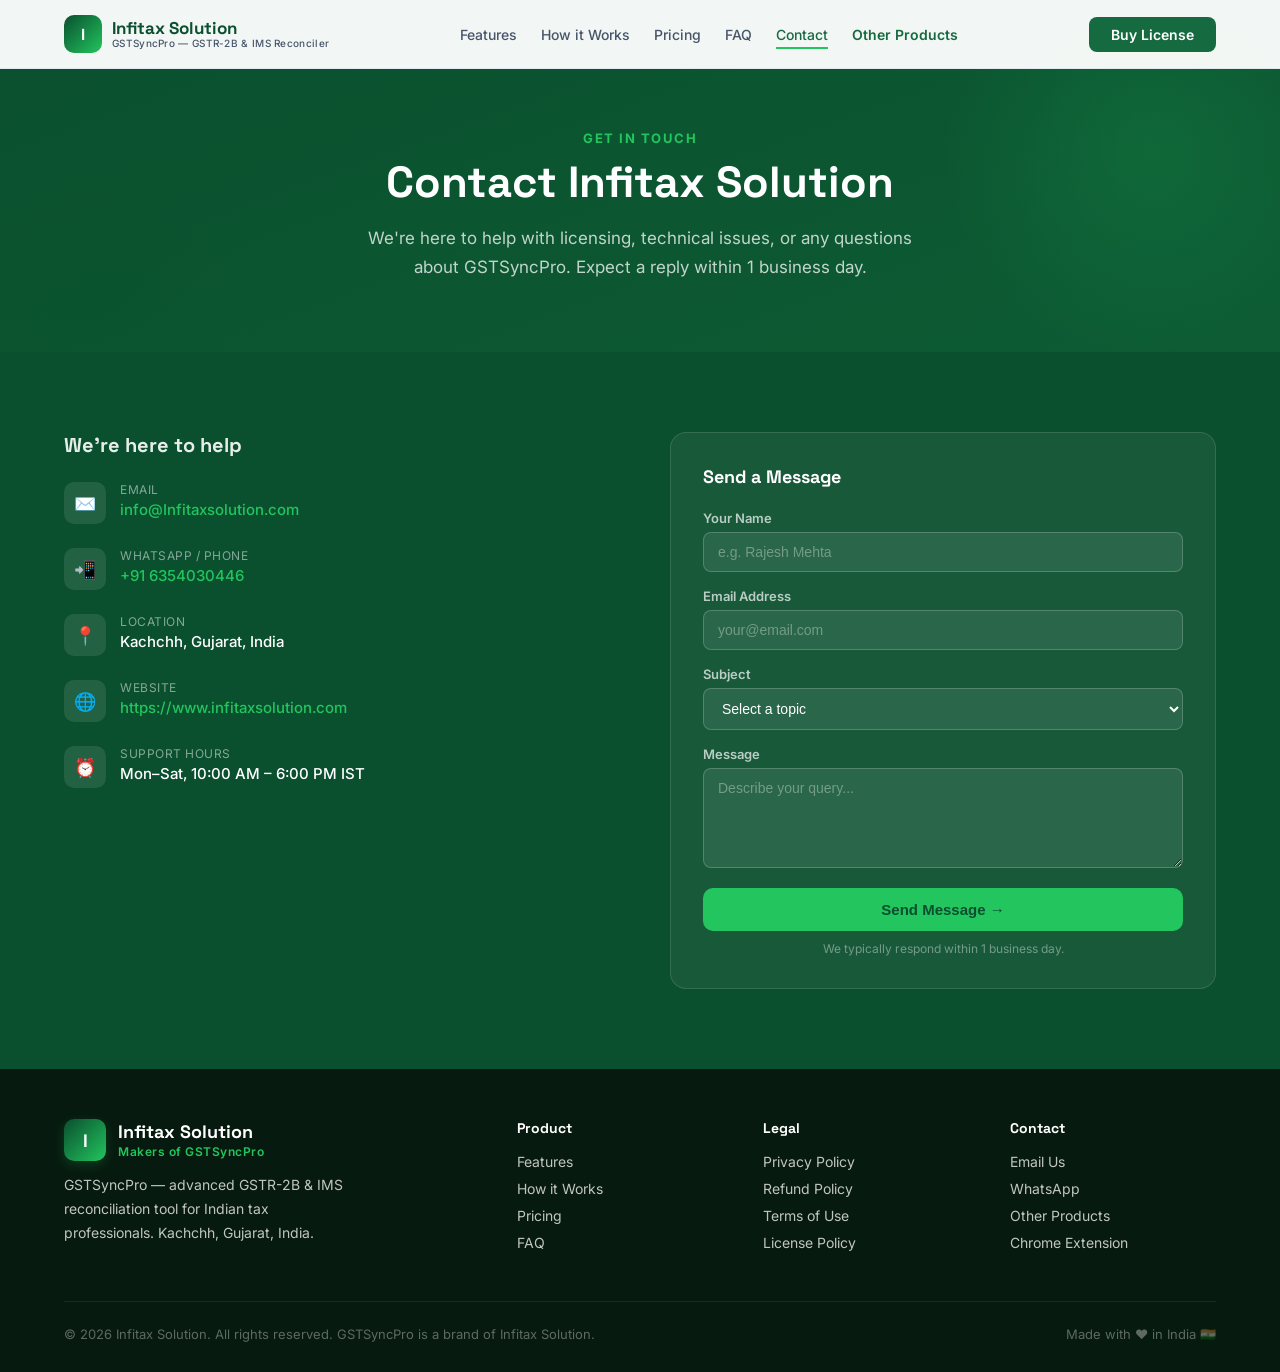
==== commit cd472a93: "Add files via upload" ====
--- a/contact/index.html
+++ b/contact/index.html
@@ -5,7 +5,7 @@
 <meta name="viewport" content="width=device-width, initial-scale=1.0">
 <title>Contact — GSTSyncPro | Infitax Solution</title>
 <meta name="description" content="Contact Infitax Solution for GSTSyncPro support, licensing queries, or technical help. Email, WhatsApp, or use our contact form.">
-<link rel="preconnect" href="https://fonts.googleapis.com"><link href="https://fonts.googleapis.com/css2?family=Syne:wght@400;600;700;800&family=DM+Sans:wght@300;400;500;600&display=swap" rel="stylesheet">
+<link rel="preconnect" href="https://fonts.googleapis.com"><link href="https://fonts.googleapis.com/css2?family=Space+Grotesk:wght@500;600;700;800&family=Inter:wght@300;400;500;600;700&display=swap" rel="stylesheet">
 <link rel="stylesheet" href="../assets/style.css">
 <script type="application/ld+json">
 {
@@ -145,9 +145,9 @@
       <div class="footer-col">
         <h4>Contact</h4>
         <a href="mailto:info@Infitaxsolution.com">Email Us</a>
-        <a href="https://wa.me/916354030446" target="_blank">WhatsApp</a>
+        <a href="https://wa.me/916354030446" target="_blank" rel="noopener noreferrer">WhatsApp</a>
         <a href="../products/">Other Products</a>
-        <a href="https://chromewebstore.google.com/detail/gstsync-pro/aaclnkpbjahikebmjbdmiamlgdohfobl?hl=en-US&utm_source=ext_sidebar&pli=1" target="_blank">Chrome Extension</a>
+        <a href="https://chromewebstore.google.com/detail/aaclnkpbjahikebmjbdmiamlgdohfobl?utm_source=item-share-cb" target="_blank" rel="noopener noreferrer">Chrome Extension</a>
       </div>
     </div>
     <div class="footer-bottom">
--- a/assets/style.css
+++ b/assets/style.css
@@ -335,10 +335,10 @@
 }
 
 /* ── FOOTER BRAND (extracted from inline styles) ── */
-.footer-brand-row{display:flex;align-items:center;gap:10px;margin-bottom:4px}
-.footer-logo-icon{width:36px;height:36px;background:linear-gradient(135deg,#0a4f2e,#22c55e);border-radius:9px;display:flex;align-items:center;justify-content:center;color:#fff;font-family:'Space Grotesk',sans-serif;font-weight:800;font-size:15px}
-.footer-brand-name{color:#fff;font-family:'Space Grotesk',sans-serif;font-weight:800;font-size:17px}
-.footer-brand-sub{color:#22c55e;font-size:11px;font-weight:600;letter-spacing:.3px}
+.footer-brand-row{display:flex;align-items:center;gap:12px;margin-bottom:12px}
+.footer-logo-icon{width:42px;height:42px;background:linear-gradient(135deg,#0a4f2e,#22c55e);border-radius:10px;display:flex;align-items:center;justify-content:center;color:#fff;font-family:'Space Grotesk',sans-serif;font-weight:800;font-size:18px;flex-shrink:0;box-shadow:0 4px 12px rgba(34,197,94,0.2)}
+.footer-brand-name{color:#fff;font-family:'Space Grotesk',sans-serif;font-weight:800;font-size:18px;line-height:1.2}
+.footer-brand-sub{color:#22c55e;font-size:12px;font-weight:600;letter-spacing:.5px;margin-top:2px}
 
 /* ── HAMBURGER BUTTON (was div, now button) ── */
 .hamburger span{display:block;width:24px;height:2px;background:var(--green-deep);border-radius:2px;transition:.3s}
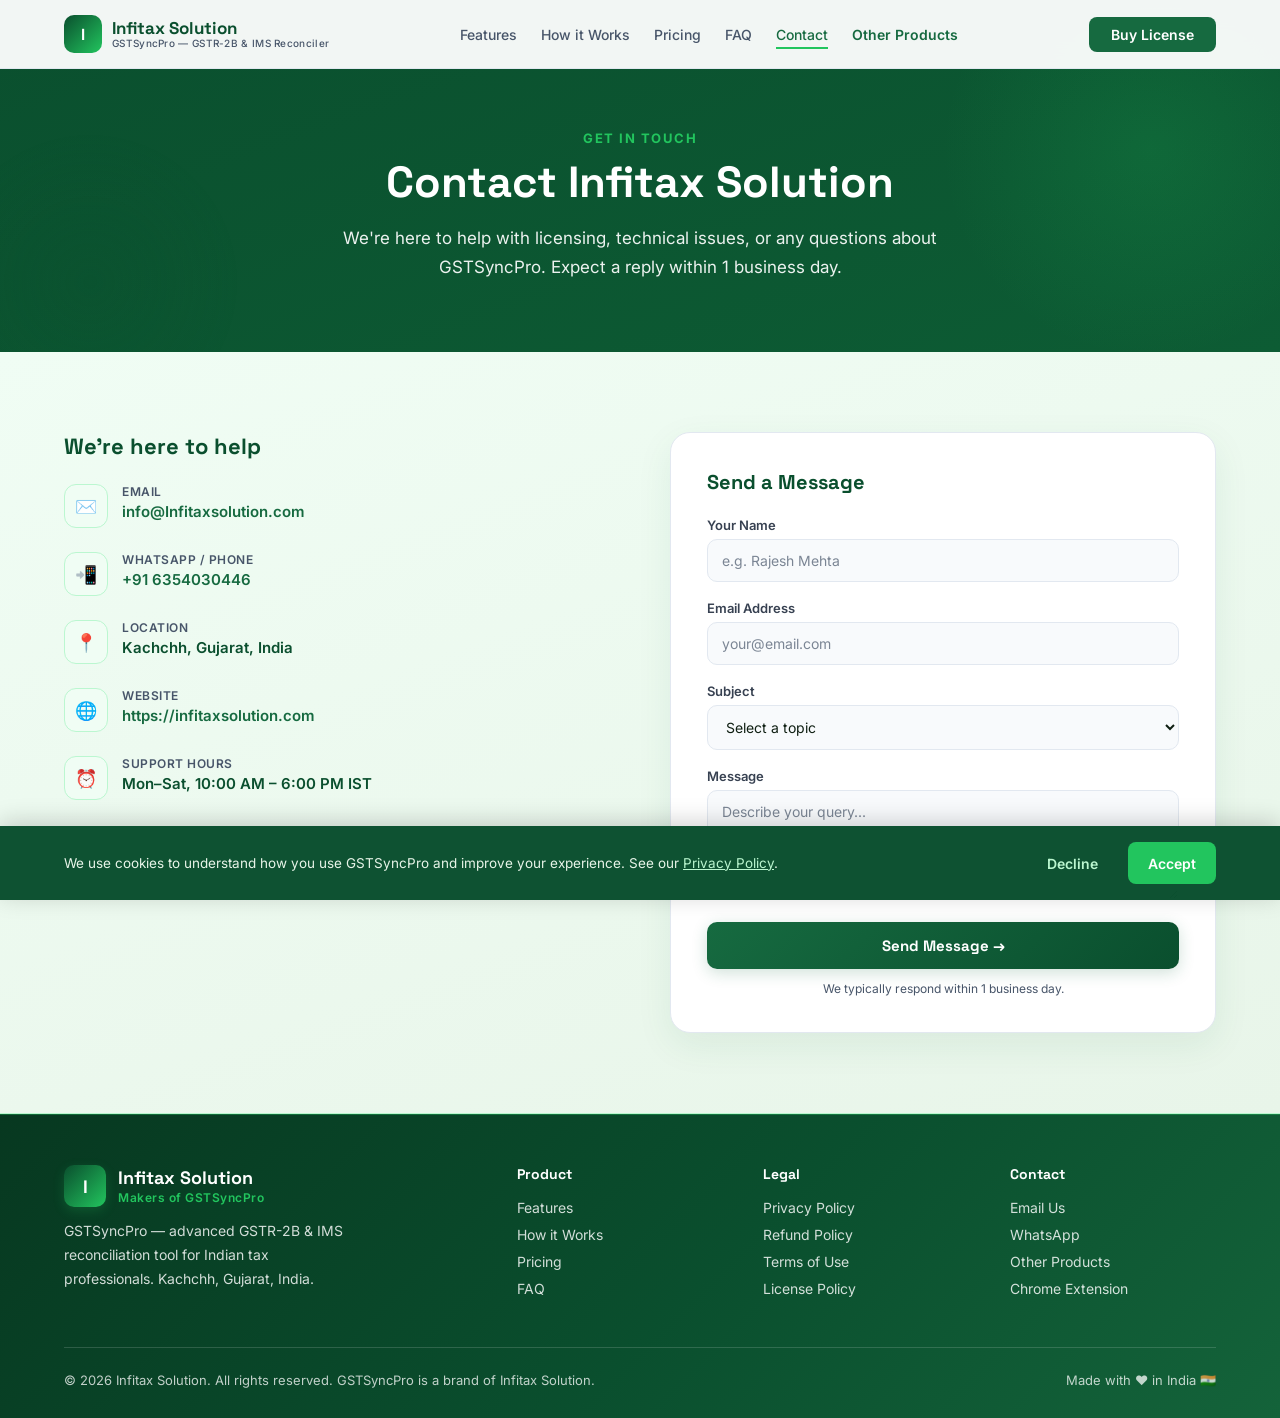
==== commit 370a12ce: "Add files via upload" ====
--- a/contact/index.html
+++ b/contact/index.html
@@ -1,8 +1,29 @@
 <!DOCTYPE html>
 <html lang="en">
 <head>
+<!-- Google Analytics 4 + Consent Mode v2 -->
+<script>
+  window.dataLayer = window.dataLayer || [];
+  function gtag(){dataLayer.push(arguments);}
+  gtag('js', new Date());
+  // Default consent: denied until visitor accepts via the cookie banner.
+  gtag('consent', 'default', {
+    ad_storage: 'denied',
+    ad_user_data: 'denied',
+    ad_personalization: 'denied',
+    analytics_storage: 'denied',
+    functionality_storage: 'denied',
+    security_storage: 'granted',
+    wait_for_update: 500
+  });
+</script>
+<script async src="https://www.googletagmanager.com/gtag/js?id=G-9V9T6C8QKY"></script>
+<script>
+  gtag('config', 'G-9V9T6C8QKY', { anonymize_ip: true });
+</script>
 <meta charset="UTF-8">
 <meta name="viewport" content="width=device-width, initial-scale=1.0">
+<link rel="canonical" href="https://infitaxsolution.com/contact/">
 <title>Contact — GSTSyncPro | Infitax Solution</title>
 <meta name="description" content="Contact Infitax Solution for GSTSyncPro support, licensing queries, or technical help. Email, WhatsApp, or use our contact form.">
 <link rel="preconnect" href="https://fonts.googleapis.com"><link href="https://fonts.googleapis.com/css2?family=Space+Grotesk:wght@500;600;700;800&family=Inter:wght@300;400;500;600;700&display=swap" rel="stylesheet">
@@ -16,13 +37,13 @@
       "@type": "ListItem",
       "position": 1,
       "name": "Home",
-      "item": "https://www.infitaxsolution.com/"
+      "item": "https://infitaxsolution.com/"
     },
     {
       "@type": "ListItem",
       "position": 2,
       "name": "Contact",
-      "item": "https://www.infitaxsolution.com/contact/"
+      "item": "https://infitaxsolution.com/contact/"
     }
   ]
 }
@@ -87,7 +108,7 @@
         </div>
         <div class="contact-item">
           <div class="c-icon">&#127760;</div>
-          <div><div class="c-label">Website</div><div class="c-val"><a href="https://www.infitaxsolution.com" target="_blank">https://www.infitaxsolution.com</a></div></div>
+          <div><div class="c-label">Website</div><div class="c-val"><a href="https://infitaxsolution.com" target="_blank">https://infitaxsolution.com</a></div></div>
         </div>
         <div class="contact-item">
           <div class="c-icon">&#9200;</div>
@@ -159,5 +180,6 @@
 
 <div class="toast" id="toast"></div>
 <script src="../assets/script.js" defer></script>
+<script src="../assets/analytics.js" defer></script>
 </body>
 </html>
--- a/assets/style.css
+++ b/assets/style.css
@@ -50,7 +50,49 @@
 .page-header .section-label{color:var(--green-bright)}
 .page-header h1{font-family:'Space Grotesk',sans-serif;font-size:clamp(24px,3.4vw,44px);font-weight:800;color:#fff;margin-bottom:16px;line-height:1.2;white-space:nowrap}
 @media (max-width:768px){.page-header h1{white-space:normal}}
-.page-header p{font-size:17px;color:rgba(255,255,255,.75);max-width:560px;margin:0 auto;line-height:1.7}
+.page-header p{font-size:17px;color:rgba(255,255,255,0.92) !important;max-width:680px;margin:0 auto;line-height:1.7}
+.page-header-light {
+  background: linear-gradient(160deg, #f0fdf4 0%, #dcfce7 100%);
+  padding: 130px 5% 65px;
+  text-align: center;
+  position: relative;
+  overflow: hidden;
+  border-bottom: 1px solid #bbf7d0;
+}
+.page-header-light::before {
+  content: '';
+  position: absolute;
+  top: -60px;
+  right: -80px;
+  width: 420px;
+  height: 420px;
+  background: radial-gradient(circle, rgba(34, 197, 94, 0.15) 0%, transparent 70%);
+  border-radius: 50%;
+  pointer-events: none;
+}
+.page-header-light .section-label {
+  color: var(--green-mid);
+  font-size: 13px;
+  font-weight: 700;
+  text-transform: uppercase;
+  letter-spacing: 1.5px;
+  margin-bottom: 10px;
+}
+.page-header-light h1 {
+  font-family: 'Space Grotesk', sans-serif;
+  font-size: clamp(26px, 3.6vw, 44px);
+  font-weight: 800;
+  color: var(--green-deep);
+  margin-bottom: 16px;
+  line-height: 1.2;
+}
+.page-header-light p {
+  font-size: 17px;
+  color: var(--gray-600);
+  max-width: 660px;
+  margin: 0 auto;
+  line-height: 1.7;
+}
 
 /* ── HERO ── */
 .hero{min-height:100vh;background:linear-gradient(160deg,var(--green-pale) 0%,#e8f5e9 40%,#fff 100%);display:flex;align-items:center;padding:100px 5% 60px;position:relative;overflow:hidden}
@@ -184,27 +226,143 @@
 .policy-content-box a{color:var(--green-mid);text-decoration:underline}
 
 /* ── CONTACT ── */
-.contact-dark{background:var(--green-deep);color:#fff}
-.contact-dark .section-title{color:#fff}
-.contact-grid{display:grid;grid-template-columns:1fr 1fr;gap:60px;align-items:start}
-.contact-info h3{font-family:'Space Grotesk',sans-serif;font-size:20px;font-weight:700;margin-bottom:24px;color:rgba(255,255,255,.9)}
-.contact-item{display:flex;align-items:flex-start;gap:14px;margin-bottom:24px}
-.c-icon{width:42px;height:42px;background:rgba(255,255,255,.1);border-radius:10px;display:flex;align-items:center;justify-content:center;font-size:18px;flex-shrink:0}
-.c-label{font-size:12px;color:rgba(255,255,255,.5);text-transform:uppercase;letter-spacing:.5px}
-.c-val{font-size:15px;color:#fff;margin-top:3px;font-weight:500}
-.c-val a{color:var(--green-bright)}
-.contact-form-box{background:rgba(255,255,255,.06);border:1px solid rgba(255,255,255,.12);border-radius:16px;padding:32px}
-.contact-form-box h3{font-family:'Space Grotesk',sans-serif;font-size:18px;font-weight:700;margin-bottom:22px;color:#fff}
-.form-group{margin-bottom:16px}
-.form-group label{display:block;font-size:13px;font-weight:600;color:rgba(255,255,255,.7);margin-bottom:6px}
-.form-group input,.form-group textarea,.form-group select{width:100%;background:rgba(255,255,255,.08);border:1px solid rgba(255,255,255,.2);border-radius:8px;padding:11px 14px;color:#fff;font-size:14px;font-family:'DM Sans',sans-serif;outline:none;transition:.2s}
-.form-group input::placeholder,.form-group textarea::placeholder{color:rgba(255,255,255,.35)}
-.form-group input:focus,.form-group textarea:focus,.form-group select:focus{border-color:var(--green-bright)}
-.form-group select option{background:var(--green-deep);color:#fff}
-.form-group textarea{resize:vertical;min-height:100px}
-.submit-btn{background:var(--green-bright);color:var(--green-deep);border:none;padding:13px 28px;border-radius:10px;font-size:15px;font-weight:700;cursor:pointer;width:100%;transition:.25s;font-family:'DM Sans',sans-serif}
-.submit-btn:hover{background:#16a34a;color:#fff}
-.form-note{font-size:12px;color:rgba(255,255,255,.4);margin-top:10px;text-align:center}
+.contact-dark {
+  background: linear-gradient(160deg, #f0fdf4 0%, #e8f5e9 100%);
+  color: var(--text);
+  border-bottom: 1px solid var(--green-light);
+}
+.contact-dark .section-title {
+  color: var(--green-deep);
+}
+.contact-grid {
+  display: grid;
+  grid-template-columns: 1fr 1fr;
+  gap: 60px;
+  align-items: start;
+}
+.contact-info h3 {
+  font-family: 'Space Grotesk', sans-serif;
+  font-size: 22px;
+  font-weight: 800;
+  margin-bottom: 24px;
+  color: var(--green-deep);
+}
+.contact-item {
+  display: flex;
+  align-items: flex-start;
+  gap: 14px;
+  margin-bottom: 24px;
+}
+.c-icon {
+  width: 44px;
+  height: 44px;
+  background: var(--green-pale);
+  border: 1px solid var(--green-light);
+  border-radius: 12px;
+  display: flex;
+  align-items: center;
+  justify-content: center;
+  font-size: 18px;
+  flex-shrink: 0;
+}
+.c-label {
+  font-size: 12px;
+  color: var(--gray-600);
+  text-transform: uppercase;
+  letter-spacing: .5px;
+  font-weight: 600;
+}
+.c-val {
+  font-size: 15px;
+  color: var(--green-deep);
+  margin-top: 3px;
+  font-weight: 600;
+}
+.c-val a {
+  color: var(--green-mid);
+  transition: color 0.2s;
+}
+.c-val a:hover {
+  color: var(--green-deep);
+}
+.contact-form-box {
+  background: #ffffff;
+  border: 1px solid var(--gray-200);
+  border-radius: 20px;
+  padding: 36px;
+  box-shadow: 0 12px 36px rgba(22, 106, 64, 0.08);
+}
+.contact-form-box h3 {
+  font-family: 'Space Grotesk', sans-serif;
+  font-size: 20px;
+  font-weight: 800;
+  margin-bottom: 22px;
+  color: var(--green-deep);
+}
+.form-group {
+  margin-bottom: 18px;
+}
+.form-group label {
+  display: block;
+  font-size: 13px;
+  font-weight: 600;
+  color: var(--gray-700);
+  margin-bottom: 6px;
+}
+.form-group input, .form-group textarea, .form-group select {
+  width: 100%;
+  background: var(--gray-50);
+  border: 1px solid var(--gray-200);
+  border-radius: 10px;
+  padding: 12px 14px;
+  color: var(--text);
+  font-size: 14px;
+  font-family: 'Inter', sans-serif;
+  outline: none;
+  transition: .2s;
+}
+.form-group input::placeholder, .form-group textarea::placeholder {
+  color: var(--gray-600);
+  opacity: 0.7;
+}
+.form-group input:focus, .form-group textarea:focus, .form-group select:focus {
+  border-color: var(--green-bright);
+  background: #fff;
+  box-shadow: 0 0 0 3px rgba(34, 197, 94, 0.15);
+}
+.form-group select option {
+  background: #fff;
+  color: var(--text);
+}
+.form-group textarea {
+  resize: vertical;
+  min-height: 110px;
+}
+.submit-btn {
+  background: linear-gradient(135deg, var(--green-mid), var(--green-deep));
+  color: #fff;
+  border: none;
+  padding: 14px 28px;
+  border-radius: 10px;
+  font-size: 15px;
+  font-weight: 700;
+  cursor: pointer;
+  width: 100%;
+  transition: .25s;
+  font-family: 'Space Grotesk', sans-serif;
+  box-shadow: 0 4px 16px rgba(22, 106, 64, 0.2);
+}
+.submit-btn:hover {
+  background: var(--green-deep);
+  box-shadow: 0 8px 24px rgba(22, 106, 64, 0.3);
+  transform: translateY(-1px);
+}
+.form-note {
+  font-size: 12px;
+  color: var(--gray-600);
+  margin-top: 12px;
+  text-align: center;
+}
 
 /* ── PRODUCTS PAGE ── */
 .products-grid{display:grid;grid-template-columns:repeat(auto-fit,minmax(300px,1fr));gap:28px;margin-top:50px}
@@ -233,22 +391,118 @@
 .notify-form button:hover{background:var(--green-deep)}
 
 /* ── HOME CTA BAND ── */
-.cta-band{background:linear-gradient(135deg,var(--green-deep),#0d5c34);padding:70px 5%;text-align:center;color:#fff}
-.cta-band h2{font-family:'Space Grotesk',sans-serif;font-size:clamp(26px,4vw,40px);font-weight:800;margin-bottom:14px}
-.cta-band p{font-size:17px;color:rgba(255,255,255,.9);margin-bottom:32px;max-width:520px;margin-left:auto;margin-right:auto;line-height:1.7}
-.cta-band .btn-white{background:#fff;color:var(--green-deep);padding:14px 30px;border-radius:10px;font-weight:700;font-size:15px;transition:.25s;display:inline-block}
-.cta-band .btn-white:hover{background:var(--green-light);transform:translateY(-2px)}
-
-/* ── FOOTER ── */
-footer{background:#071a0f;color:rgba(255,255,255,.8);padding:50px 5% 30px}
-.footer-inner{max-width:1200px;margin:0 auto}
-.footer-top{display:grid;grid-template-columns:2fr 1fr 1fr 1fr;gap:40px;margin-bottom:40px}
-.footer-brand p{font-size:14px;line-height:1.7;color:rgba(255,255,255,.75);margin-top:12px;max-width:280px}
-.footer-col h4{font-family:'Space Grotesk',sans-serif;font-size:14px;font-weight:700;color:#fff;margin-bottom:16px}
-.footer-col a{display:block;font-size:14px;color:rgba(255,255,255,.75);margin-bottom:10px;transition:.2s}
-.footer-col a:hover{color:var(--green-bright)}
-.footer-bottom{border-top:1px solid rgba(255,255,255,.08);padding-top:24px;display:flex;justify-content:space-between;align-items:center;flex-wrap:wrap;gap:10px}
-.footer-bottom p{font-size:13px;color:rgba(255,255,255,.35)}
+.cta-band {
+  background: linear-gradient(160deg, #f0fdf4 0%, #dcfce7 100%);
+  padding: 70px 5%;
+  text-align: center;
+  color: var(--green-deep);
+  border-top: 1px solid var(--green-light);
+  border-bottom: 1px solid #bbf7d0;
+  position: relative;
+}
+.cta-band h2 {
+  font-family: 'Space Grotesk', sans-serif;
+  font-size: clamp(26px, 4vw, 40px);
+  font-weight: 800;
+  color: var(--green-deep);
+  margin-bottom: 14px;
+}
+.cta-band p {
+  font-size: 17px;
+  color: var(--gray-600);
+  margin-bottom: 32px;
+  max-width: 520px;
+  margin-left: auto;
+  margin-right: auto;
+  line-height: 1.7;
+}
+.cta-band .btn-white {
+  background: linear-gradient(135deg, var(--green-mid), var(--green-deep));
+  color: #fff;
+  padding: 14px 30px;
+  border-radius: 12px;
+  font-weight: 700;
+  font-size: 15px;
+  transition: .25s;
+  display: inline-flex;
+  align-items: center;
+  gap: 10px;
+  box-shadow: 0 6px 20px rgba(22, 106, 64, 0.25);
+  text-decoration: none;
+}
+.cta-band .btn-white:hover {
+  background: var(--green-deep);
+  color: #fff;
+  transform: translateY(-2px);
+  box-shadow: 0 10px 28px rgba(22, 106, 64, 0.35);
+}
+
+/* ── FOOTER (GREEN THEME) ── */
+footer {
+  background: linear-gradient(135deg, #073820 0%, #0a4f2e 55%, #14633a 100%);
+  color: rgba(255, 255, 255, 0.88);
+  padding: 50px 5% 30px;
+  border-top: 1px solid rgba(34, 197, 94, 0.3);
+}
+.footer-inner {
+  max-width: 1200px;
+  margin: 0 auto;
+}
+.footer-top {
+  display: grid;
+  grid-template-columns: 2fr 1fr 1fr 1fr;
+  gap: 40px;
+  margin-bottom: 40px;
+}
+.footer-brand p {
+  font-size: 14px;
+  line-height: 1.7;
+  color: rgba(255, 255, 255, 0.82);
+  margin-top: 12px;
+  max-width: 280px;
+}
+.footer-col h4 {
+  font-family: 'Space Grotesk', sans-serif;
+  font-size: 14px;
+  font-weight: 700;
+  color: #ffffff;
+  margin-bottom: 16px;
+}
+.footer-col a {
+  display: block;
+  font-size: 14px;
+  color: rgba(255, 255, 255, 0.82);
+  margin-bottom: 10px;
+  transition: .2s;
+}
+.footer-col a:hover {
+  color: var(--green-bright);
+}
+.footer-bottom {
+  border-top: 1px solid rgba(255, 255, 255, 0.15);
+  padding-top: 24px;
+  display: flex;
+  justify-content: space-between;
+  align-items: center;
+  flex-wrap: wrap;
+  gap: 10px;
+}
+.footer-bottom p {
+  font-size: 13px;
+  color: rgba(255, 255, 255, 0.75);
+}
+.footer-security-tag {
+  display: inline-flex;
+  align-items: center;
+  gap: 8px;
+  background: rgba(34, 197, 94, 0.18);
+  border: 1px solid rgba(34, 197, 94, 0.35);
+  color: #dcfce7;
+  padding: 6px 14px;
+  border-radius: 50px;
+  font-size: 12px;
+  font-weight: 600;
+}
 
 /* ── MODAL ── */
 .modal-overlay{display:none;position:fixed;inset:0;background:rgba(0,0,0,.6);z-index:9999;align-items:center;justify-content:center;backdrop-filter:blur(4px)}
@@ -429,7 +683,7 @@
   .toast{background:#0a4f2e}
 }
 
-/* ── VERSION 1.0.4 & AS-IS UPLOAD UTILITIES ── */
+/* ── UTILITIES ── */
 .v-badge {
   display: inline-flex;
   align-items: center;
@@ -453,30 +707,143 @@
   font-weight: 800;
 }
 .as-is-banner {
-  background: linear-gradient(135deg, var(--green-deep), var(--green-mid));
+  background: linear-gradient(135deg, #073820 0%, #0d5c34 50%, #166a40 100%);
   color: #fff;
-  border-radius: 16px;
-  padding: 20px 24px;
+  border-radius: 20px;
+  padding: 28px 32px;
   margin: 30px 0;
   display: flex;
   align-items: center;
   justify-content: space-between;
-  gap: 20px;
-  box-shadow: var(--shadow);
+  gap: 28px;
+  border: 1px solid rgba(34, 197, 94, 0.35);
+  box-shadow: 0 16px 40px rgba(10, 79, 46, 0.2), inset 0 1px 0 rgba(255, 255, 255, 0.15);
+  position: relative;
+  overflow: hidden;
+}
+.as-is-banner::before {
+  content: '';
+  position: absolute;
+  top: -60px;
+  right: -60px;
+  width: 260px;
+  height: 260px;
+  background: radial-gradient(circle, rgba(34, 197, 94, 0.25) 0%, transparent 70%);
+  border-radius: 50%;
+  pointer-events: none;
+}
+.as-is-banner-text {
+  flex: 1;
+  min-width: 0;
+}
+.as-is-pill {
+  display: inline-flex;
+  align-items: center;
+  gap: 6px;
+  background: rgba(34, 197, 94, 0.2);
+  color: #86efac;
+  border: 1px solid rgba(34, 197, 94, 0.4);
+  padding: 4px 12px;
+  border-radius: 50px;
+  font-size: 11px;
+  font-weight: 700;
+  letter-spacing: 0.5px;
+  text-transform: uppercase;
+  margin-bottom: 10px;
 }
 .as-is-banner-text h4 {
   font-family: 'Space Grotesk', sans-serif;
-  font-size: 18px;
+  font-size: 20px;
   font-weight: 800;
   color: #fff;
-  margin-bottom: 4px;
+  margin-bottom: 8px;
+  line-height: 1.3;
+}
+.as-is-banner-text p {
+  font-size: 14.5px;
+  color: rgba(255, 255, 255, 0.92);
+  line-height: 1.6;
+  margin: 0;
+}
+.as-is-modes-list {
+  display: flex;
+  flex-wrap: wrap;
+  gap: 10px;
+  margin-top: 14px;
+}
+.mode-pill {
+  display: inline-flex;
+  align-items: center;
+  gap: 6px;
+  font-size: 12px;
+  padding: 5px 12px;
+  border-radius: 8px;
+  font-weight: 500;
+  background: rgba(255, 255, 255, 0.1);
+  border: 1px solid rgba(255, 255, 255, 0.15);
+  color: rgba(255, 255, 255, 0.95);
+}
+.mode-pill.m2 {
+  background: rgba(34, 197, 94, 0.18);
+  border-color: rgba(34, 197, 94, 0.4);
+  color: #dcfce7;
+}
+.mode-pill.m4 {
+  background: rgba(245, 158, 11, 0.18);
+  border-color: rgba(245, 158, 11, 0.4);
+  color: #fef3c7;
+}
+.btn-as-is-cta {
+  display: inline-flex;
+  align-items: center;
+  justify-content: center;
+  gap: 10px;
+  background: #ffffff;
+  color: var(--green-deep);
+  font-family: 'Space Grotesk', sans-serif;
+  font-size: 15px;
+  font-weight: 700;
+  padding: 14px 26px;
+  border-radius: 12px;
   white-space: nowrap;
-}
-@media (max-width:768px){.as-is-banner-text h4{white-space:normal}}
-.as-is-banner-text p {
-  font-size: 14px;
-  color: rgba(255, 255, 255, 0.9);
-  margin: 0;
+  text-decoration: none;
+  text-align: center;
+  flex-shrink: 0;
+  box-shadow: 0 6px 20px rgba(0, 0, 0, 0.18);
+  transition: all 0.25s cubic-bezier(0.16, 1, 0.3, 1);
+  border: 1px solid rgba(255, 255, 255, 0.8);
+  cursor: pointer;
+}
+.btn-as-is-cta:hover {
+  background: #f0fdf4;
+  color: #063d23;
+  transform: translateY(-2px);
+  box-shadow: 0 10px 28px rgba(0, 0, 0, 0.25), 0 0 20px rgba(34, 197, 94, 0.4);
+}
+.btn-as-is-cta .chrome-icon {
+  width: 20px;
+  height: 20px;
+  display: inline-flex;
+  align-items: center;
+  justify-content: center;
+  flex-shrink: 0;
+}
+.btn-as-is-cta .chrome-icon svg {
+  width: 100%;
+  height: 100%;
+  fill: currentColor;
+}
+@media (max-width: 920px) {
+  .as-is-banner {
+    flex-direction: column;
+    align-items: flex-start;
+    padding: 24px 20px;
+    gap: 20px;
+  }
+  .btn-as-is-cta {
+    width: 100%;
+    justify-content: center;
+  }
 }
 .trust-security-bar {
   display: flex;
@@ -499,3 +866,321 @@
   font-weight: 600;
 }
 
+/* ════════════════════════════════════════════════════════════════════════════
+   MOTION SYSTEM — based on Manu Arora's 3 principles:
+   1. Gradual Revelation  2. Seamless Transitions  3. Careful Delight
+   ════════════════════════════════════════════════════════════════════════════ */
+
+/* ── SCROLL PROGRESS BAR (seamless transition indicator) ── */
+.scroll-progress {
+  position: fixed;
+  top: 0;
+  left: 0;
+  height: 3px;
+  width: 0%;
+  background: linear-gradient(90deg, var(--green-bright), var(--green-deep));
+  z-index: 10000;
+  transition: width 0.1s linear;
+  pointer-events: none;
+}
+
+/* ── SCROLL REVEAL (gradual revelation) ── */
+/* Elements start hidden + offset, animate in when .is-visible is added by IO */
+.reveal {
+  opacity: 0;
+  transform: translateY(28px);
+  transition: opacity 0.7s cubic-bezier(0.16, 1, 0.3, 1),
+              transform 0.7s cubic-bezier(0.16, 1, 0.3, 1);
+  will-change: opacity, transform;
+}
+.reveal.is-visible {
+  opacity: 1;
+  transform: translateY(0);
+}
+/* Directional variants for variety */
+.reveal.reveal-left { transform: translateX(-32px); }
+.reveal.reveal-right { transform: translateX(32px); }
+.reveal.reveal-left.is-visible,
+.reveal.reveal-right.is-visible { transform: translateX(0); }
+.reveal.reveal-scale { transform: scale(0.92); }
+.reveal.reveal-scale.is-visible { transform: scale(1); }
+
+/* ── STAGGER DELAYS (gradual revelation — siblings reveal one-by-one) ── */
+.reveal[data-delay="1"] { transition-delay: 0.08s; }
+.reveal[data-delay="2"] { transition-delay: 0.16s; }
+.reveal[data-delay="3"] { transition-delay: 0.24s; }
+.reveal[data-delay="4"] { transition-delay: 0.32s; }
+.reveal[data-delay="5"] { transition-delay: 0.40s; }
+.reveal[data-delay="6"] { transition-delay: 0.48s; }
+
+/* ── HERO GRADUAL REVELATION (match-rows appear one-by-one) ── */
+.hero-card .match-row {
+  opacity: 0;
+  transform: translateX(24px);
+  transition: opacity 0.5s cubic-bezier(0.16, 1, 0.3, 1),
+              transform 0.5s cubic-bezier(0.16, 1, 0.3, 1);
+}
+.hero-card.loaded .match-row {
+  opacity: 1;
+  transform: translateX(0);
+}
+.hero-card.loaded .match-row:nth-child(1) { transition-delay: 0.15s; }
+.hero-card.loaded .match-row:nth-child(2) { transition-delay: 0.30s; }
+.hero-card.loaded .match-row:nth-child(3) { transition-delay: 0.45s; }
+.hero-card.loaded .match-row:nth-child(4) { transition-delay: 0.60s; }
+.hero-card.loaded .match-row:nth-child(5) { transition-delay: 0.75s; }
+
+/* ── ITC BOX (careful delight — the climax of the hero card) ── */
+.hero-card .itc-box {
+  opacity: 0;
+  transform: translateY(12px) scale(0.96);
+  transition: opacity 0.6s cubic-bezier(0.16, 1, 0.3, 1) 0.9s,
+              transform 0.6s cubic-bezier(0.16, 1, 0.3, 1) 0.9s;
+}
+.hero-card.loaded .itc-box {
+  opacity: 1;
+  transform: translateY(0) scale(1);
+}
+
+/* ── FLOATING TAG (subtle seamless motion, already exists) ── */
+/* (existing float1/float2 keyframes retained) */
+
+/* ── PURPOSEFUL FEATURE CARD MICRO-INTERACTIONS ── */
+/* The icon container gets a springy transform on hover */
+.feat .feat-icon {
+  display: inline-block;
+  transition: transform 0.4s cubic-bezier(0.34, 1.56, 0.64, 1);
+}
+.feat:hover .feat-icon {
+  transform: scale(1.15) rotate(-6deg);
+}
+/* An accent line slides across the top of each card on hover */
+.feat {
+  position: relative;
+  overflow: hidden;
+}
+.feat::after {
+  content: '';
+  position: absolute;
+  top: 0;
+  left: 0;
+  width: 100%;
+  height: 3px;
+  background: linear-gradient(90deg, var(--green-bright), var(--green-mid), var(--green-bright));
+  transform: translateX(-100%);
+  transition: transform 0.5s cubic-bezier(0.16, 1, 0.3, 1);
+}
+.feat:hover::after {
+  transform: translateX(0);
+}
+
+/* ── STEP CARD CONNECTOR LINE (seamless transition between steps) ── */
+.step-card {
+  position: relative;
+}
+.step-card::after {
+  content: '';
+  position: absolute;
+  top: 50%;
+  right: -18px;
+  width: 18px;
+  height: 2px;
+  background: linear-gradient(90deg, var(--green-mid), transparent);
+  opacity: 0;
+  transition: opacity 0.4s ease;
+}
+.step-card.is-visible::after {
+  opacity: 0.5;
+}
+@media (max-width: 768px) {
+  .step-card::after { display: none; }
+}
+
+/* ── NAV LINK UNDERLINE (seamless transition — underline grows on hover) ── */
+.nav-links a {
+  position: relative;
+}
+.nav-links a::after {
+  content: '';
+  position: absolute;
+  bottom: -2px;
+  left: 50%;
+  width: 0;
+  height: 2px;
+  background: var(--green-bright);
+  transition: width 0.3s cubic-bezier(0.16, 1, 0.3, 1), left 0.3s cubic-bezier(0.16, 1, 0.3, 1);
+}
+.nav-links a:hover::after,
+.nav-links a.active::after {
+  width: 100%;
+  left: 0;
+}
+.nav-links a { border-bottom: none !important; }
+
+/* ── BUTTON MICRO-INTERACTION (seamless, subtle) ── */
+.btn-primary, .btn-secondary, .btn-white, .plan-btn, .submit-btn {
+  position: relative;
+  overflow: hidden;
+}
+.btn-primary::before, .btn-secondary::before {
+  content: '';
+  position: absolute;
+  top: 0;
+  left: -100%;
+  width: 100%;
+  height: 100%;
+  background: linear-gradient(90deg, transparent, rgba(255,255,255,0.2), transparent);
+  transition: left 0.5s ease;
+}
+.btn-primary:hover::before, .btn-secondary:hover::before {
+  left: 100%;
+}
+
+/* ── PRICING CARD (seamless transition — border glow on hover) ── */
+.plan {
+  transition: transform 0.3s cubic-bezier(0.16, 1, 0.3, 1),
+              box-shadow 0.3s ease,
+              border-color 0.3s ease;
+}
+.plan:hover {
+  transform: translateY(-6px);
+  box-shadow: 0 20px 50px rgba(34, 197, 94, 0.25);
+}
+
+/* ── FAQ (seamless transition — height + chevron rotation, already exists) ── */
+/* Enhanced: question text shifts slightly on open for a subtle cue */
+.faq-q {
+  transition: padding-left 0.3s ease, background 0.2s ease;
+}
+.faq-item.open .faq-q {
+  padding-left: 26px;
+}
+
+/* ── HERO BADGE PULSE (already exists, enhanced with glow) ── */
+.hero-badge::before {
+  text-shadow: 0 0 8px rgba(34, 197, 94, 0.6);
+}
+
+/* ── COUNTER (no visual style, JS-driven) ── */
+[data-counter] { display: inline; }
+
+/* ════════════════════════════════════════════════════════════════════════════
+   PREFERS-REDUCED-MOTION — disable all decorative motion
+   ════════════════════════════════════════════════════════════════════════════ */
+@media (prefers-reduced-motion: reduce) {
+  *, *::before, *::after {
+    animation-duration: 0.01ms !important;
+    animation-iteration-count: 1 !important;
+    transition-duration: 0.01ms !important;
+    scroll-behavior: auto !important;
+  }
+  .reveal {
+    opacity: 1 !important;
+    transform: none !important;
+  }
+  .hero-card .match-row,
+  .hero-card .itc-box {
+    opacity: 1 !important;
+    transform: none !important;
+  }
+  .scroll-progress { display: none; }
+}
+
+
+
+/* ── CHROME STORE CTA — FINAL POLISH ─────────────────────────────────────── */
+.chrome-cta{
+  display:inline-flex;
+  align-items:center;
+  justify-content:center;
+  gap:8px;
+  min-height:40px;
+  padding:9px 16px;
+  border-radius:10px;
+  background:linear-gradient(135deg,#1a73e8 0%,#0f5dcc 100%);
+  color:#fff !important;
+  border:1px solid rgba(255,255,255,.18);
+  box-shadow:0 5px 16px rgba(26,115,232,.22);
+  font-weight:700;
+  letter-spacing:.05px;
+  white-space:nowrap;
+  transition:transform .2s ease,box-shadow .2s ease,filter .2s ease;
+}
+.chrome-cta:hover{
+  transform:translateY(-2px);
+  box-shadow:0 9px 24px rgba(26,115,232,.32);
+  filter:saturate(1.08);
+  color:#fff !important;
+}
+.chrome-cta:focus-visible,
+.chrome-hero-btn:focus-visible{
+  outline:3px solid rgba(26,115,232,.28);
+  outline-offset:3px;
+}
+.chrome-icon{
+  width:18px;
+  height:18px;
+  display:inline-flex;
+  flex:0 0 18px;
+}
+.chrome-icon svg{
+  width:100%;
+  height:100%;
+  fill:currentColor;
+}
+.chrome-hero-btn{
+  display:inline-flex;
+  align-items:center;
+  justify-content:center;
+  gap:10px;
+  position:relative;
+  min-height:52px;
+  padding:14px 18px 14px 20px;
+  border-radius:12px;
+  background:linear-gradient(135deg,#1a73e8 0%,#155dcc 58%,#0b4fae 100%);
+  box-shadow:0 8px 24px rgba(26,115,232,.25);
+}
+.chrome-hero-btn:hover{
+  box-shadow:0 13px 32px rgba(26,115,232,.34);
+  color:#fff;
+}
+.chrome-icon-lg{
+  width:20px;
+  height:20px;
+  flex-basis:20px;
+}
+.chrome-btn-note{
+  padding-left:9px;
+  margin-left:2px;
+  border-left:1px solid rgba(255,255,255,.3);
+  font-size:11px;
+  font-weight:700;
+  text-transform:uppercase;
+  letter-spacing:.65px;
+  opacity:.9;
+}
+.chrome-hero-btn .btn-arrow{
+  margin-left:2px;
+  font-size:17px;
+  transition:transform .2s ease;
+}
+.chrome-hero-btn:hover .btn-arrow{
+  transform:translateX(3px);
+}
+@media (max-width:760px){
+  .chrome-hero-btn{
+    width:100%;
+    max-width:360px;
+  }
+  .chrome-cta{
+    width:100%;
+    margin-top:6px;
+  }
+}
+@media (prefers-reduced-motion:reduce){
+  .chrome-cta,
+  .chrome-hero-btn,
+  .chrome-hero-btn .btn-arrow{
+    transition:none;
+  }
+}
